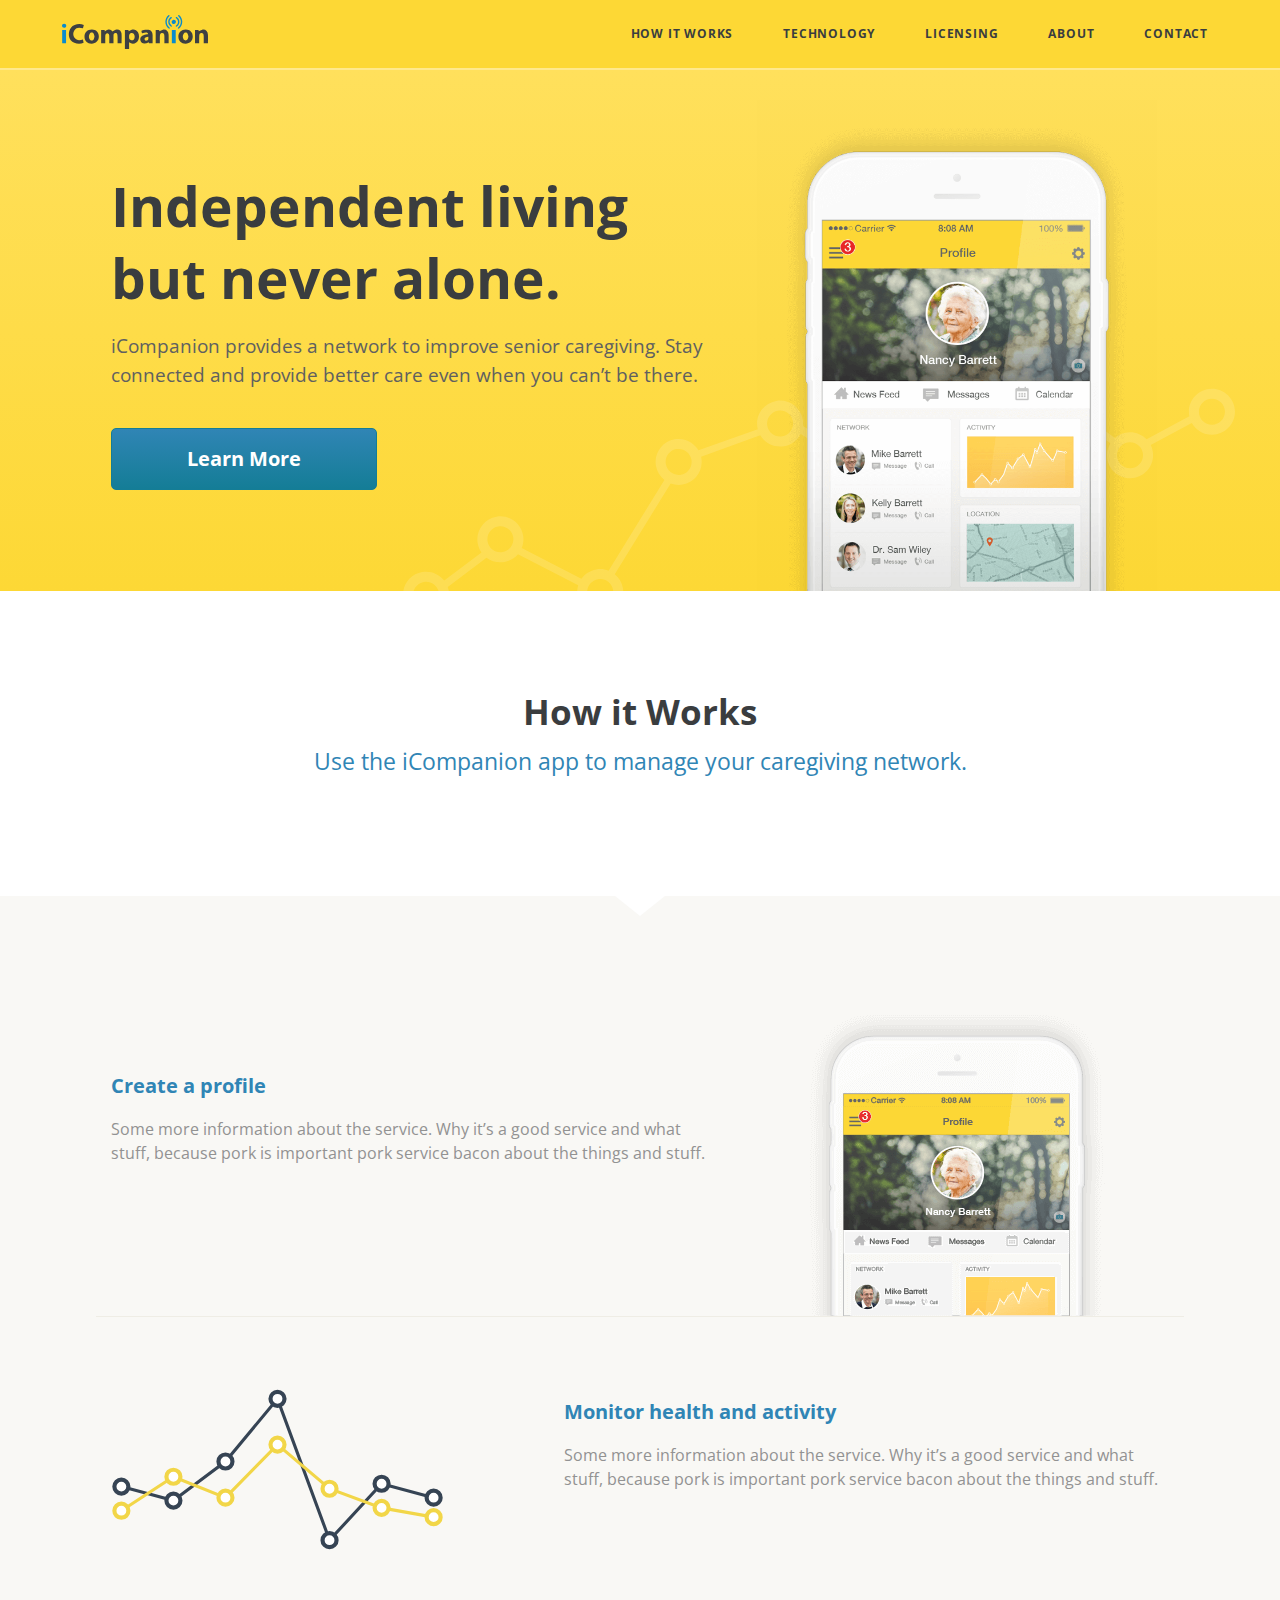
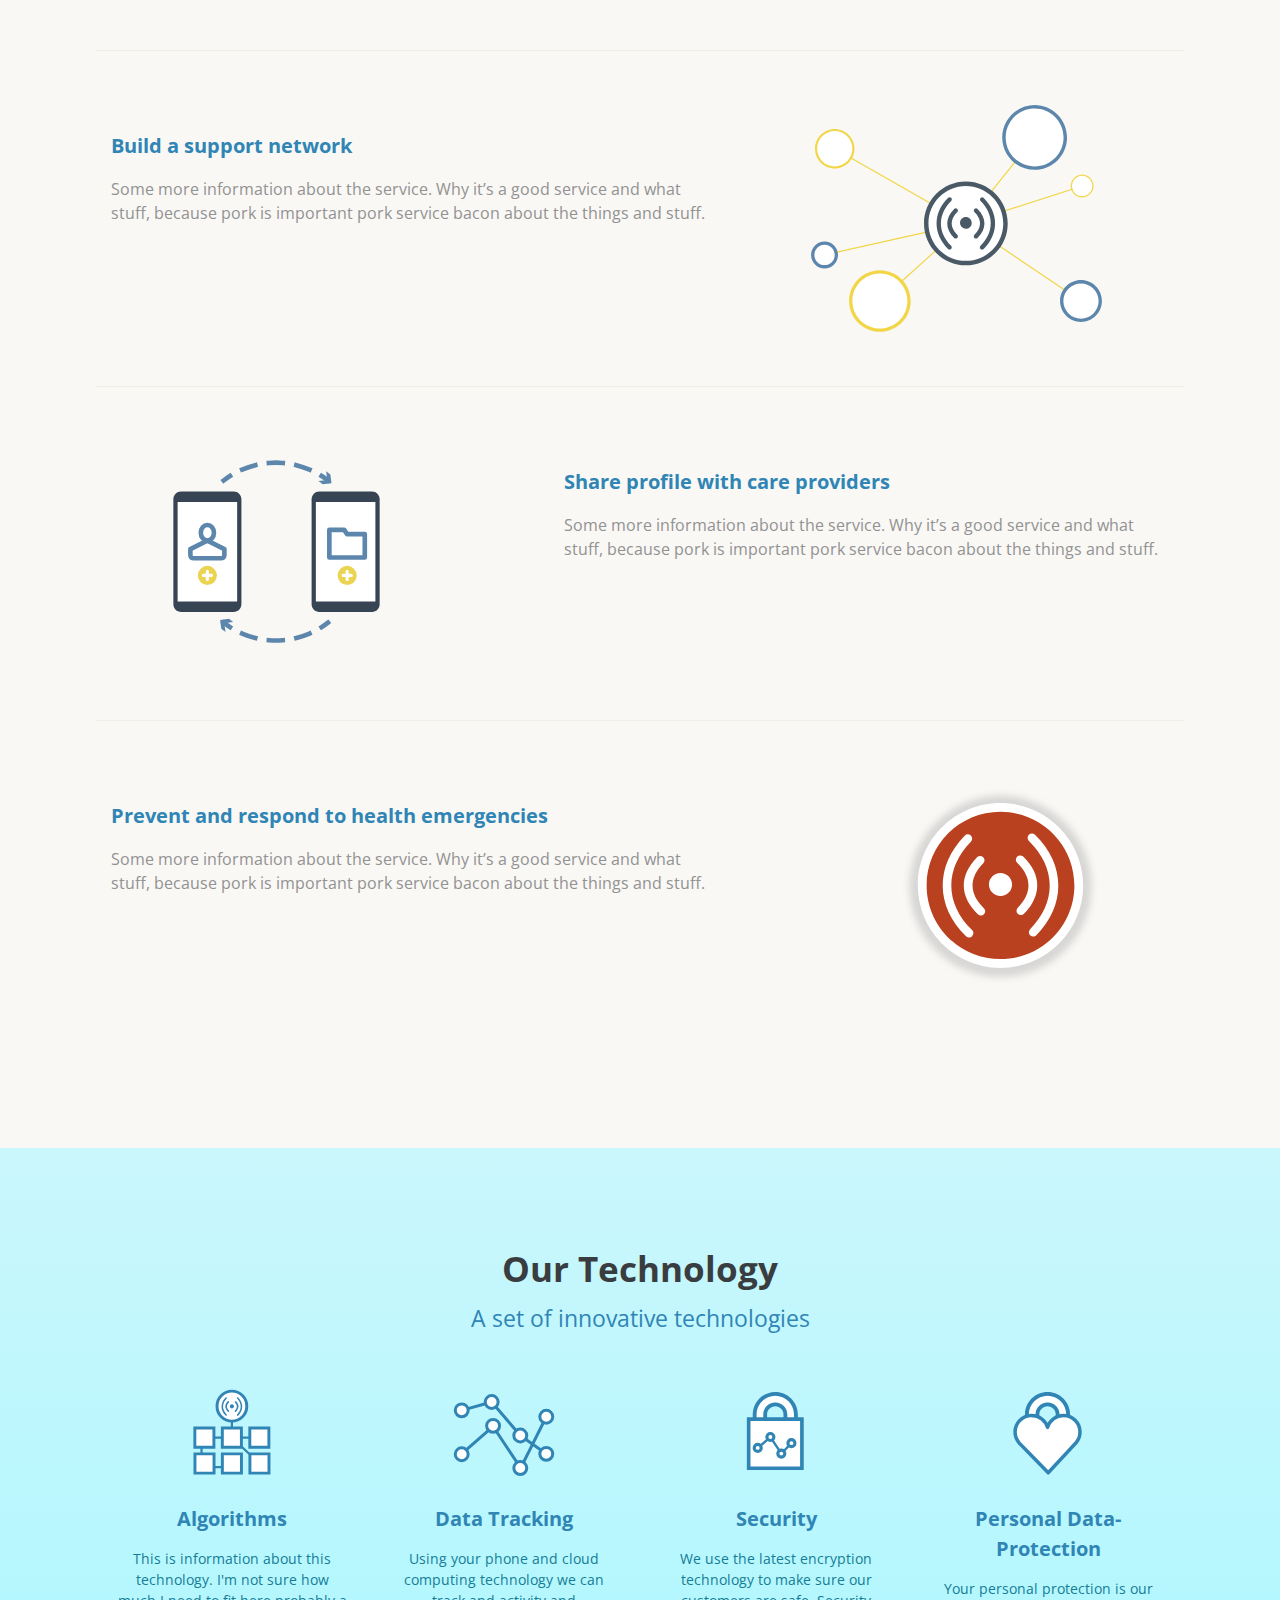
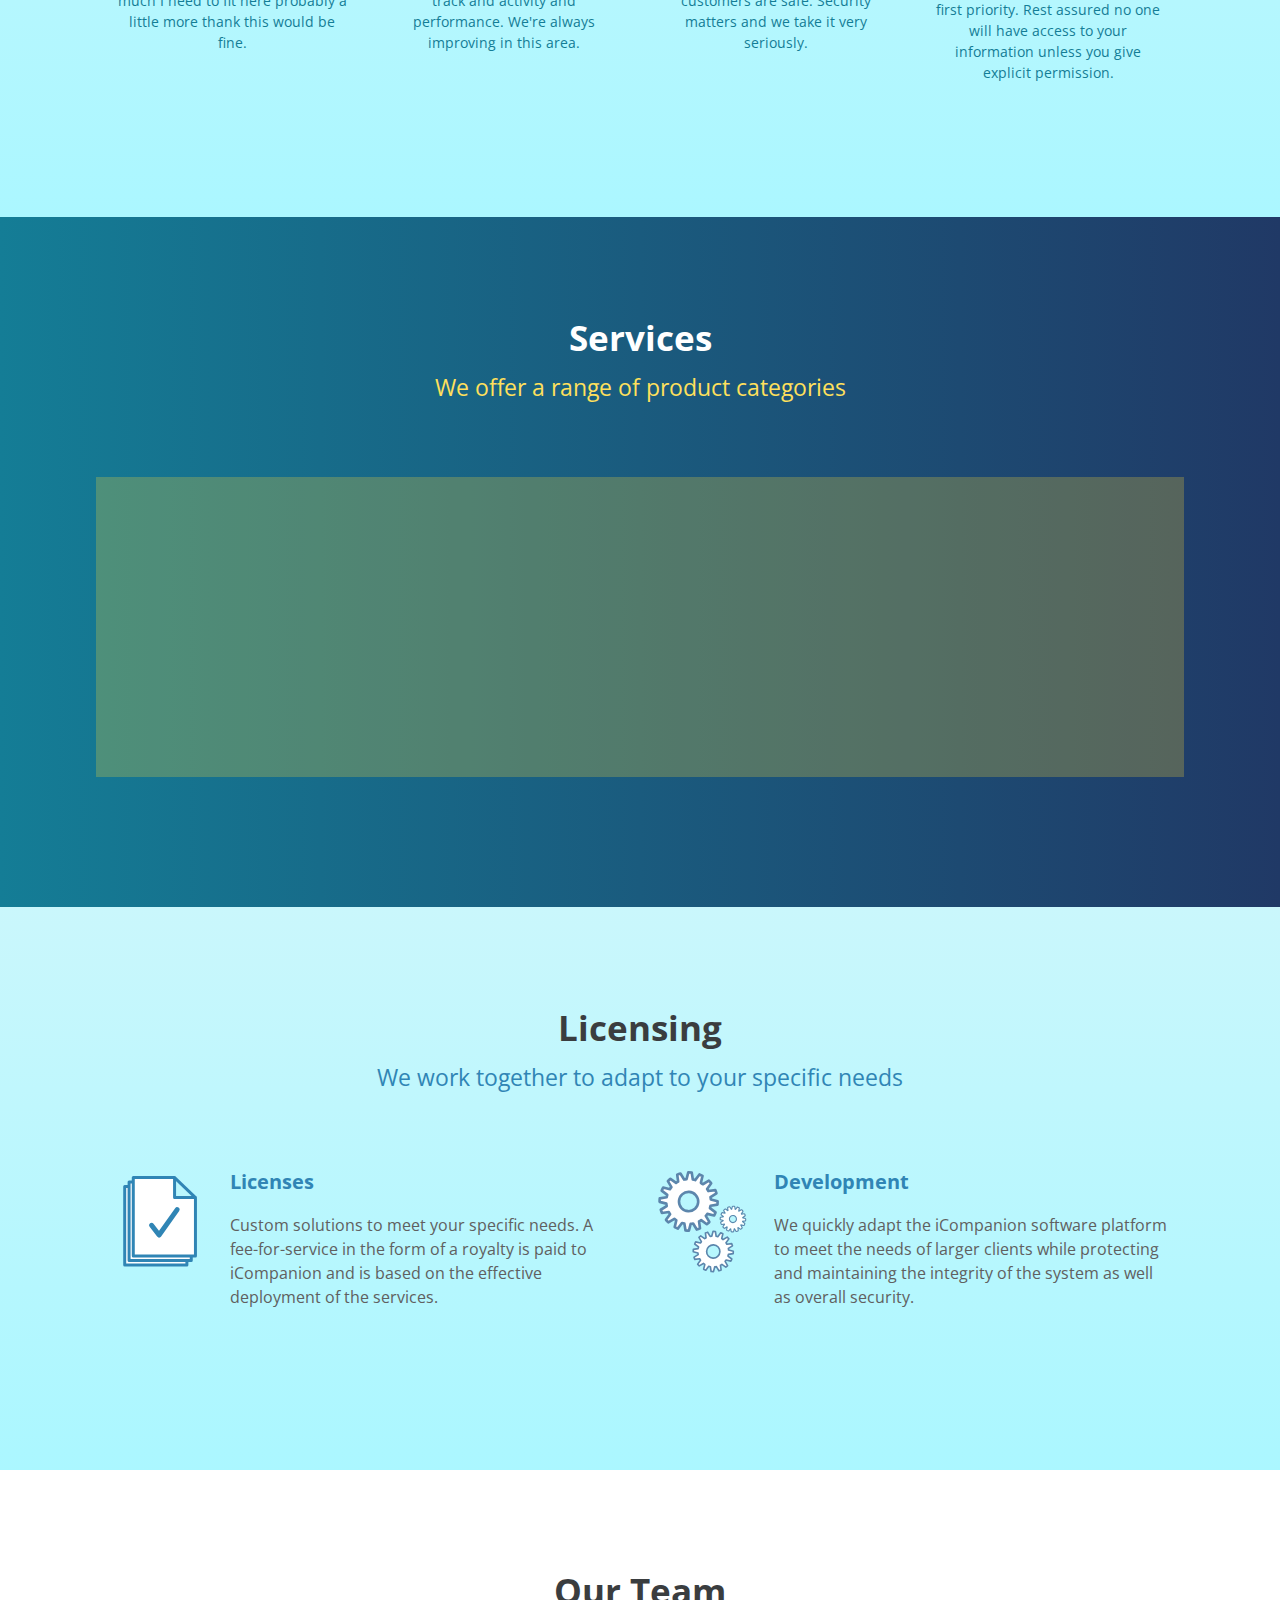
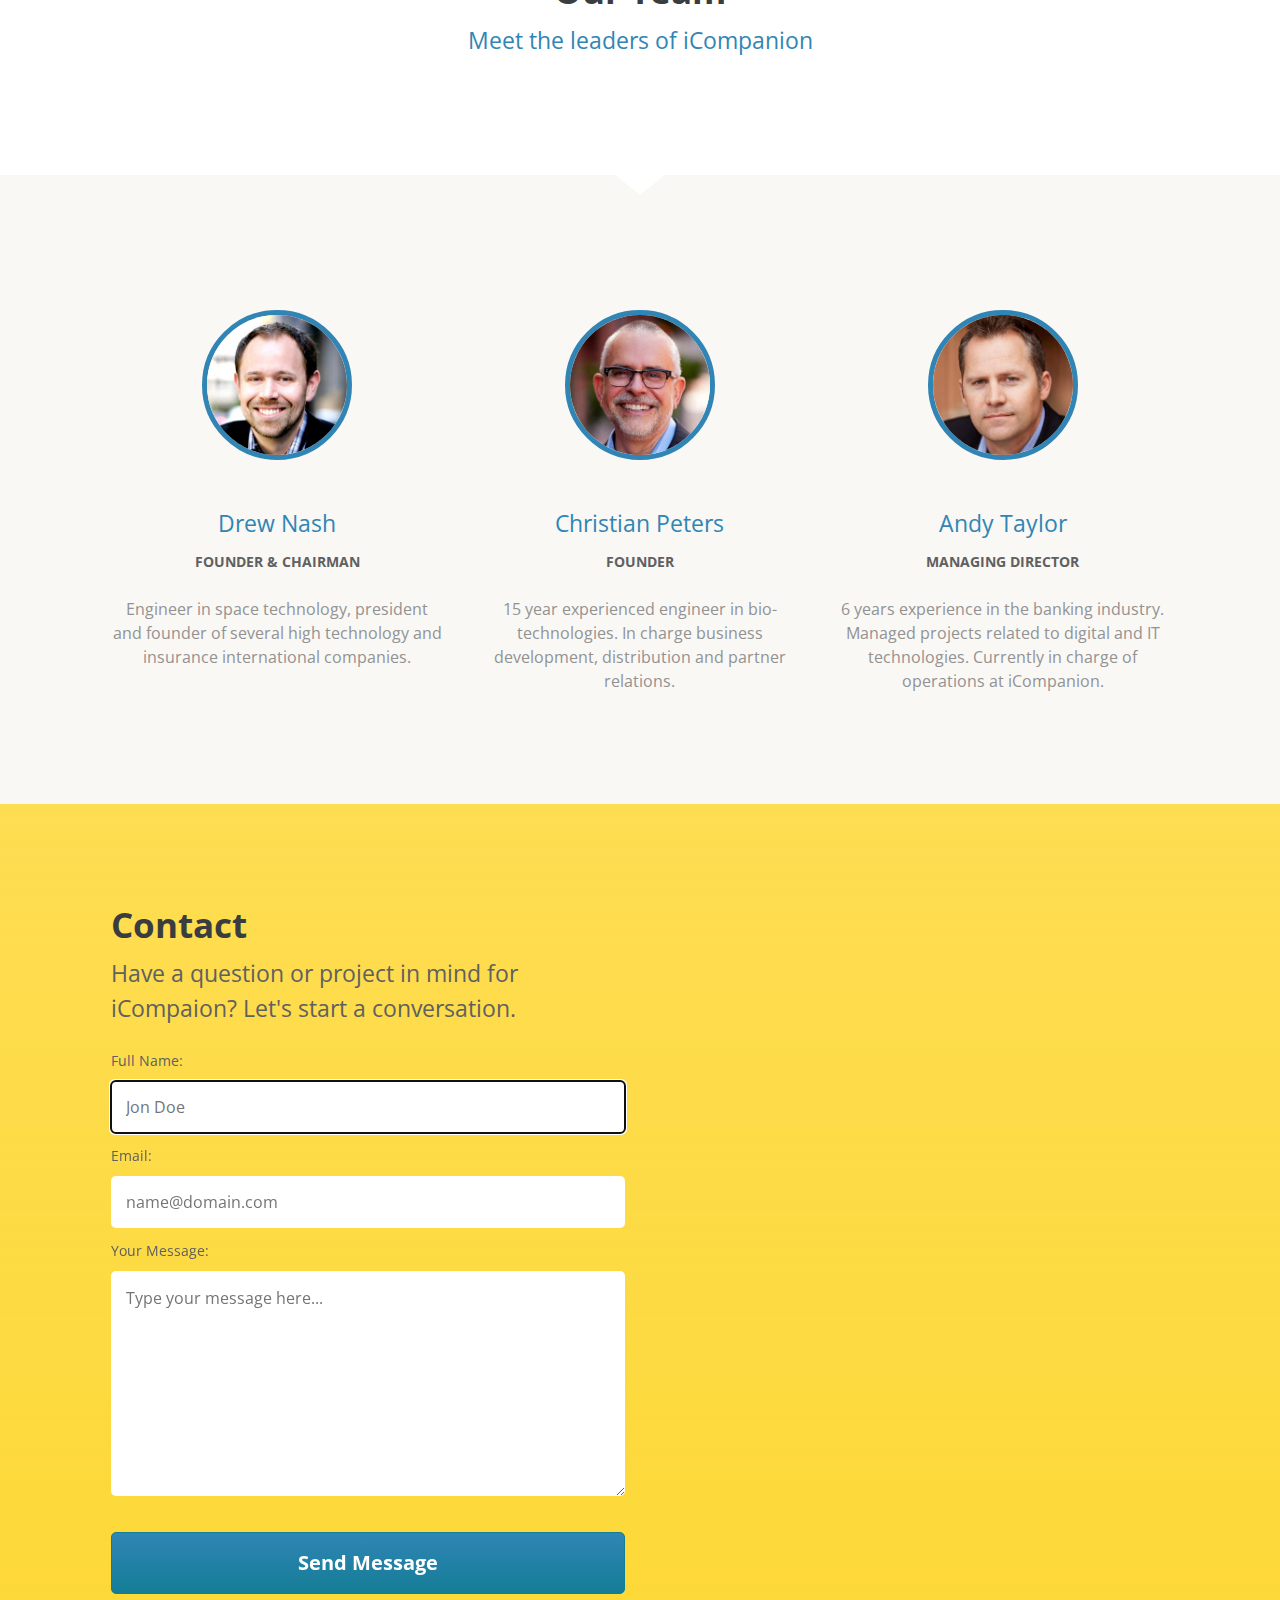
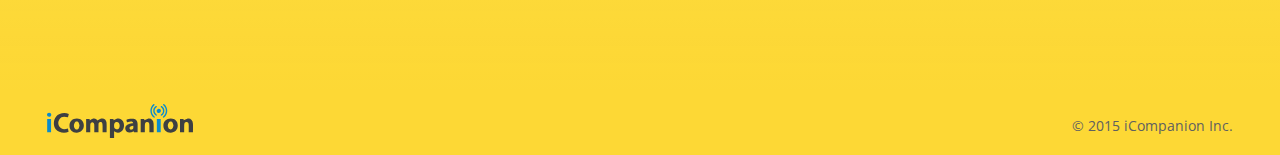
==== index.html @ 10c84dd8 "updated all paths to inline images" ====
<!doctype html>
<html class="no-js" lang="">
    <head>
        <meta charset="utf-8">
        <meta http-equiv="X-UA-Compatible" content="IE=edge,chrome=1">
        <title>iCompanion - Independent living but never alone</title>
        <meta name="description" content="Mange senior caretaking with the icompanion app">
        <meta name="viewport" content="width=device-width, initial-scale=1">
        <link href='https://fonts.googleapis.com/css?family=Open+Sans:400,300,700' rel='stylesheet' type='text/css'>
        <link rel="stylesheet" href="css/main.css">
        <script src="js/vendor/modernizr-2.8.3.min.js"></script>
    </head>

    <body>
        <nav class="navbar">
          <div class="container-fluid container--wide">
            <div class="row">
              <div class="col-md-4">
                <div class="navbar__logo">
                  <a href="/#" class="link-plain"><img src="img/logo.svg" alt="icompaion logo"></a>
                </div>
              </div>

              <div class="col-md-8 navbar--right">
                  <a href="#contact" class="navbar__link">Contact</a>
                  <a href="#about" class="navbar__link">About</a>
                  <a href="#licensing" class="navbar__link">Licensing</a>
                  <a href="#technology" class="navbar__link">Technology</a>
                  <a href="#howitworks" class="navbar__link">How it works</a>
              </div>

            </div>
          </div>
        </nav>
        <!-- End of Nav -->

        <section class="hero">
          <div class="container--content">
            <div class="container-fluid">
              <div class="row">
                <div class="col-lg-7 col-md-6">
                  <div class="hero__intro">
                    <h1>Independent living but never alone.</h1>
                    <p class="type--large">iCompanion provides a network to improve senior caregiving. Stay connected and provide better care even when you can’t be there.</p>
                    <a href="#howitworks" class="button">Learn More</a>
                  </div>
                </div>
                  <img class="hero__phone" src="img/hero-phone.png" alt="iCompaion app on phone">
              </div>
            </div>
          </div>
        </section> <!-- End of Hero Section -->

        <section id="howitworks" class="section__intro space--section">
          <div class="container-fluid container--content">
            <div class="row">
              <h2 class="section__title">How it Works</h2>
              <p class="section__subHead">Use the iCompanion app to manage your caregiving network.</p>
            </div>
          </div>
        </section> <!-- End of How it Works - Introduction Section -->

        <section class="features space--section">
          <div class="container-fluid container--content">

            <div class="row feature">
              <div class="col-md-7 space--inner">
                <h3>Create a profile</h3>
                <p class="type-light">Some more information about the service. Why it’s a good service and what stuff, because pork is important pork service bacon about the things and stuff.</p>
              </div>
              <div class="col-md-5">
                <img class="feature__image" src="img/feature-profile.png" alt="icompanion app feature">
              </div>
            </div>

            <div class="row feature">
              <div class="col-md-7 col-md-push-5 space--inner">
                <h3>Monitor health and activity</h3>
                <p class="type-light">Some more information about the service. Why it’s a good service and what stuff, because pork is important pork service bacon about the things and stuff.</p>
              </div>
              <div class="col-md-4 col-md-pull-7">
                <img class="feature__image" src="img/feature-monitorHealth.svg" alt="iCompanion app feature">
              </div>
            </div>

            <div class="row feature">
              <div class="col-md-7 space--inner">
                <h3>Build a support network</h3>
                <p class="type-light">Some more information about the service. Why it’s a good service and what stuff, because pork is important pork service bacon about the things and stuff.</p>
              </div>
              <div class="col-md-5">
                <img class="feature__image" src="img/feature-buildNetwork.svg" alt="icompanion app feature">
              </div>
            </div>

            <div class="row feature">
              <div class="col-md-7 col-md-push-5 space--inner">
                <h3>Share profile with care providers</h3>
                <p class="type-light">Some more information about the service. Why it’s a good service and what stuff, because pork is important pork service bacon about the things and stuff.</p>
              </div>
              <div class="col-md-4 col-md-pull-7">
                <img class="feature__image" src="img/feature-shareProfile.svg" alt="iCompanion app feature">
              </div>
            </div>

            <div class="row feature">
              <div class="col-md-7 space--inner">
                <h3>Prevent and respond to health emergencies</h3>
                <p class="type-light">Some more information about the service. Why it’s a good service and what stuff, because pork is important pork service bacon about the things and stuff.</p>
              </div>
              <div class="col-md-4 col-md-push-1">
                <img class="feature__image" src="img/feature-respondEmergency.svg" alt="iCompanion app feature">
              </div>
            </div>
          </div>
        </section> <!-- End of Features Section -->

        <section id="technology" class="technology space--section">
          <div class="container-fluid container--content">
            <div class="row">
              <h2 class="section__title">Our Technology</h2>
              <p class="section__subHead">A set of innovative technologies</p>
              <div class="technology__feature col-md-6 col-lg-3">
                <img src="img/technology-algorithms.svg" alt="iCompanion algorithm technology">
                <h3>Algorithms</h3>
                <p>This is information about this technology. I'm not sure how much I need to fit here probably a little more thank this would be fine.</p>
              </div>
              <div class="technology__feature col-md-6 col-lg-3">
                <img src="img/technology-tracking.svg" alt="iCompaion tracking technology">
                <h3>Data Tracking</h3>
                <p>Using your phone and cloud computing technology we can track and activity and performance. We're always improving in this area.</p>
              </div>
              <div class="technology__feature col-md-6 col-lg-3">
                <img src="img/technology-security.svg" alt="iCompanion security technology">
                <h3>Security</h3>
                <p>We use the latest encryption technology to make sure our customers are safe. Security matters and we take it very seriously.</p>
              </div>
              <div class="technology__feature col-md-6 col-lg-3">
                <img src="img/technology-personal.svg" alt="iCompanion personal security technology">
                <h3>Personal Data-Protection</h3>
                <p>Your personal protection is our first priority. Rest assured no one will have access to your information unless you give explicit permission.</p>
              </div>
            </div>
          </div>
        </section> <!-- End of Technology Section -->

        <section id="services" class="services space--section--xBottom">
          <div class="container-fluid container--content">
            <div class="row row-no-padding">
              <h2 class="section__title--light">Services</h2>
              <p class="section__subHead--brand">We offer a range of product categories</p>

              <div class="space--innerSm">

                <div class="col-sm-6 col-lg-3">
                  <div class="services__feature--senior">
                    <div class="services__feature__overlay">
                      <h3 class="services__feature__title">Senior + Guardian</h3>
                      <p class="services__feature__description">Use iCompanion to help manage the care of your parent.</p>
                    </div>
                  </div>
                </div>

                <div class="col-sm-6 col-lg-3">
                  <div class="services__feature--athlete">
                    <div class="services__feature__overlay">
                      <h3 class="services__feature__title">Athlete + Coach</h3>
                      <p class="services__feature__description">Use iCompanion to track training performance and activity while.</p>
                    </div>
                  </div>
                </div>

                <div class="col-sm-6 col-lg-3">
                  <div class="services__feature--patient">
                    <div class="services__feature__overlay">
                      <h3 class="services__feature__title">Patient + Doctor</h3>
                      <p class="services__feature__description">Use iCompanion to improve the way you communicate with your doctor.</p>
                    </div>
                  </div>
                </div>

                <div class="col-sm-6 col-lg-3">
                  <div class="services__feature--student">
                    <div class="services__feature__overlay">
                      <h3 class="services__feature__title">Student + Teacher</h3>
                      <p class="services__feature__description">Track your student's progress and give feedback</p>
                    </div>
                  </div>
                </div>
              </div>
            </div>
          </div>
        </section> <!-- End of Services Section -->

        <section id="licensing" class="licensing space--section">
          <div class="container-fluid container--content">
            <div class="row">
              <h2 class="section__title center">Licensing</h2>
              <p class="section__subHead center">We work together to adapt to your specific needs</p>
              <div class="col-md-6 space--innerSm">
                <img src="img/licensing-licenses.svg" class="licensing__icon" alt="licensing with icompanion">
                <h3>Licenses</h3>
                <p>Custom solutions to meet your specific needs. A fee-for-service in the form of a royalty is paid to iCompanion and is based on the effective deployment of the services.</p>
              </div>
              <div class="col-md-6 space--innerSm">
                <img src="img/licensing-development.svg" class="licensing__icon" alt="development with iCompanion">
                <h3>Development</h3>
                <p>We quickly adapt the iCompanion software platform to meet the needs of larger clients while protecting and maintaining the integrity of the system as well as overall security.</p>
              </div>
            </div>
          </div>

        </section> <!-- End of Licensing Section -->

        <section id="about" class="section__intro space--section">
          <div class="container-fluid container--content">
            <div class="row">
              <h2 class="section__title">Our Team</h2>
              <p class="section__subHead">Meet the leaders of iCompanion</p>
            </div>
          </div>
        </section>

        <section class="team space--section">
          <div class="container-fluid container--content">
            <div class="row">
              <div class="col-md-4">
                <img src="img/team-1.jpg" class="team__avatar"
                 alt="headshot of Drew Nash">
                <h4>Drew Nash</h4>
                <h5>Founder &amp; Chairman</h5>
                <p>Engineer in space technology, president and founder of several high technology and insurance international companies.</p>
              </div>

              <div class="col-md-4">
                <img src="img/team-2.jpg" class="team__avatar" alt="headshot of Christian Peters">
                <h4>Christian Peters</h4>
                <h5>Founder</h5>
                <p>15 year experienced engineer in bio-technologies. In charge business development, distribution and partner relations.</p>
              </div>

              <div class="col-md-4">
                <img src="img/team-3.jpg" class="team__avatar" alt="headshot of Andy Taylor">
                <h4>Andy Taylor</h4>
                <h5>Managing Director</h5>
                <p>6 years experience in the banking industry. Managed projects related to digital and IT technologies. Currently in charge of operations at iCompanion.</p>
              </div>

            </div>
          </div>
        </section> <!-- End of Team Section -->

        <section id="contact" class="contact space--section">
          <div class="container-fluid container--content">
            <div class="row">
              <div class="col-md-7 col-lg-6">
                <h2 class="section__title">Contact</h2>
                <p class="section__subHead--dark">Have a question or project in mind for iCompaion? Let's start a conversation.</p>
                <fieldset>
                  <label>Full Name:</label>
                  <input placeholder="Jon Doe" type="text" tabindex="1" required autofocus>
                </fieldset>
                <fieldset>
                  <label>Email:</label>
                  <input placeholder="name@domain.com" type="email" tabindex="2" required>
                </fieldset>
                <fieldset>
                  <label>Your Message:</label>
                  <textarea placeholder="Type your message here..." tabindex="5" required></textarea>
                </fieldset>
                <a class="button--full">Send Message</a>
              </div>
            </div>
          </div>
        </section> <!-- End of Contact -->

        <footer class="footer">
          <div class="container-fluid container--wide">
            <a href="/#" class="link-plain"><img src="img/logo.svg" alt="iCompanion logo"></a>
            <p class="right no-m">&copy; 2015 iCompanion Inc.</p>
          </div>
        </footer>

        <script src="//ajax.googleapis.com/ajax/libs/jquery/1.11.2/jquery.min.js"></script>
        <script>window.jQuery || document.write('<script src="js/vendor/jquery-1.11.2.min.js"><\/script>')</script>

        <script src="js/plugins.js"></script>
        <script src="js/main.js"></script>
    </body>
</html>
---- css/main.css ----
/*! normalize.css v3.0.2 | MIT License | git.io/normalize */
/**
 * 1. Set default font family to sans-serif.
 * 2. Prevent iOS text size adjust after orientation change, without disabling
 *    user zoom.
 */
html {
  font-family: sans-serif;
  /* 1 */
  -ms-text-size-adjust: 100%;
  /* 2 */
  -webkit-text-size-adjust: 100%;
  /* 2 */ }

/**
 * Remove default margin.
 */
body {
  margin: 0; }

/* HTML5 display definitions
   ========================================================================== */
/**
 * Correct `block` display not defined for any HTML5 element in IE 8/9.
 * Correct `block` display not defined for `details` or `summary` in IE 10/11
 * and Firefox.
 * Correct `block` display not defined for `main` in IE 11.
 */
article,
aside,
details,
figcaption,
figure,
footer,
header,
hgroup,
main,
menu,
nav,
section,
summary {
  display: block; }

/**
 * 1. Correct `inline-block` display not defined in IE 8/9.
 * 2. Normalize vertical alignment of `progress` in Chrome, Firefox, and Opera.
 */
audio,
canvas,
progress,
video {
  display: inline-block;
  /* 1 */
  vertical-align: baseline;
  /* 2 */ }

/**
 * Prevent modern browsers from displaying `audio` without controls.
 * Remove excess height in iOS 5 devices.
 */
audio:not([controls]) {
  display: none;
  height: 0; }

/**
 * Address `[hidden]` styling not present in IE 8/9/10.
 * Hide the `template` element in IE 8/9/11, Safari, and Firefox < 22.
 */
[hidden],
template {
  display: none; }

/* Links
   ========================================================================== */
/**
 * Remove the gray background color from active links in IE 10.
 */
a {
  background-color: transparent; }

/**
 * Improve readability when focused and also mouse hovered in all browsers.
 */
a:active,
a:hover {
  outline: 0; }

/* Text-level semantics
   ========================================================================== */
/**
 * Address styling not present in IE 8/9/10/11, Safari, and Chrome.
 */
abbr[title] {
  border-bottom: 1px dotted; }

/**
 * Address style set to `bolder` in Firefox 4+, Safari, and Chrome.
 */
b,
strong {
  font-weight: bold; }

/**
 * Address styling not present in Safari and Chrome.
 */
dfn {
  font-style: italic; }

/**
 * Address variable `h1` font-size and margin within `section` and `article`
 * contexts in Firefox 4+, Safari, and Chrome.
 */
h1 {
  font-size: 2em;
  margin: 0.67em 0; }

/**
 * Address styling not present in IE 8/9.
 */
mark {
  background: #ff0;
  color: #000; }

/**
 * Address inconsistent and variable font size in all browsers.
 */
small {
  font-size: 80%; }

/**
 * Prevent `sub` and `sup` affecting `line-height` in all browsers.
 */
sub,
sup {
  font-size: 75%;
  line-height: 0;
  position: relative;
  vertical-align: baseline; }

sup {
  top: -0.5em; }

sub {
  bottom: -0.25em; }

/* Embedded content
   ========================================================================== */
/**
 * Remove border when inside `a` element in IE 8/9/10.
 */
img {
  border: 0; }

/**
 * Correct overflow not hidden in IE 9/10/11.
 */
svg:not(:root) {
  overflow: hidden; }

/* Grouping content
   ========================================================================== */
/**
 * Address margin not present in IE 8/9 and Safari.
 */
figure {
  margin: 1em 40px; }

/**
 * Address differences between Firefox and other browsers.
 */
hr {
  box-sizing: content-box;
  height: 0; }

/**
 * Contain overflow in all browsers.
 */
pre {
  overflow: auto; }

/**
 * Address odd `em`-unit font size rendering in all browsers.
 */
code,
kbd,
pre,
samp {
  font-family: monospace, monospace;
  font-size: 1em; }

/* Forms
   ========================================================================== */
/**
 * Known limitation: by default, Chrome and Safari on OS X allow very limited
 * styling of `select`, unless a `border` property is set.
 */
/**
 * 1. Correct color not being inherited.
 *    Known issue: affects color of disabled elements.
 * 2. Correct font properties not being inherited.
 * 3. Address margins set differently in Firefox 4+, Safari, and Chrome.
 */
button,
input,
optgroup,
select,
textarea {
  color: inherit;
  /* 1 */
  font: inherit;
  /* 2 */
  margin: 0;
  /* 3 */ }

/**
 * Address `overflow` set to `hidden` in IE 8/9/10/11.
 */
button {
  overflow: visible; }

/**
 * Address inconsistent `text-transform` inheritance for `button` and `select`.
 * All other form control elements do not inherit `text-transform` values.
 * Correct `button` style inheritance in Firefox, IE 8/9/10/11, and Opera.
 * Correct `select` style inheritance in Firefox.
 */
button,
select {
  text-transform: none; }

/**
 * 1. Avoid the WebKit bug in Android 4.0.* where (2) destroys native `audio`
 *    and `video` controls.
 * 2. Correct inability to style clickable `input` types in iOS.
 * 3. Improve usability and consistency of cursor style between image-type
 *    `input` and others.
 */
button,
html input[type="button"],
input[type="reset"],
input[type="submit"] {
  -webkit-appearance: button;
  /* 2 */
  cursor: pointer;
  /* 3 */ }

/**
 * Re-set default cursor for disabled elements.
 */
button[disabled],
html input[disabled] {
  cursor: default; }

/**
 * Remove inner padding and border in Firefox 4+.
 */
button::-moz-focus-inner,
input::-moz-focus-inner {
  border: 0;
  padding: 0; }

/**
 * Address Firefox 4+ setting `line-height` on `input` using `!important` in
 * the UA stylesheet.
 */
input {
  line-height: normal; }

/**
 * It's recommended that you don't attempt to style these elements.
 * Firefox's implementation doesn't respect box-sizing, padding, or width.
 *
 * 1. Address box sizing set to `content-box` in IE 8/9/10.
 * 2. Remove excess padding in IE 8/9/10.
 */
input[type="checkbox"],
input[type="radio"] {
  box-sizing: border-box;
  /* 1 */
  padding: 0;
  /* 2 */ }

/**
 * Fix the cursor style for Chrome's increment/decrement buttons. For certain
 * `font-size` values of the `input`, it causes the cursor style of the
 * decrement button to change from `default` to `text`.
 */
input[type="number"]::-webkit-inner-spin-button,
input[type="number"]::-webkit-outer-spin-button {
  height: auto; }

/**
 * 1. Address `appearance` set to `searchfield` in Safari and Chrome.
 * 2. Address `box-sizing` set to `border-box` in Safari and Chrome
 *    (include `-moz` to future-proof).
 */
input[type="search"] {
  -webkit-appearance: textfield;
  /* 1 */
  /* 2 */
  box-sizing: content-box; }

/**
 * Remove inner padding and search cancel button in Safari and Chrome on OS X.
 * Safari (but not Chrome) clips the cancel button when the search input has
 * padding (and `textfield` appearance).
 */
input[type="search"]::-webkit-search-cancel-button,
input[type="search"]::-webkit-search-decoration {
  -webkit-appearance: none; }

/**
 * Define consistent border, margin, and padding.
 */
fieldset {
  border: 1px solid #c0c0c0;
  margin: 0 2px;
  padding: 0.35em 0.625em 0.75em; }

/**
 * 1. Correct `color` not being inherited in IE 8/9/10/11.
 * 2. Remove padding so people aren't caught out if they zero out fieldsets.
 */
legend {
  border: 0;
  /* 1 */
  padding: 0;
  /* 2 */ }

/**
 * Remove default vertical scrollbar in IE 8/9/10/11.
 */
textarea {
  overflow: auto; }

/**
 * Don't inherit the `font-weight` (applied by a rule above).
 * NOTE: the default cannot safely be changed in Chrome and Safari on OS X.
 */
optgroup {
  font-weight: bold; }

/* Tables
   ========================================================================== */
/**
 * Remove most spacing between table cells.
 */
table {
  border-collapse: collapse;
  border-spacing: 0; }

td,
th {
  padding: 0; }

* {
  box-sizing: border-box; }

html {
  font-size: 16px;
  line-height: 1.5;
  font-family: "Open Sans", Helvetica, Arial, sans-serif;
  font-weight: 400;
  color: #606060; }

body {
  background: #FDD835; }

h1, h2, h3, h4 {
  margin: 0 0 10px 0;
  padding: 0;
  font-family: "Open Sans", Helvetica, Arial, sans-serif;
  line-height: 1.5; }

h1 {
  font-size: 30px;
  line-height: 1.3;
  color: #3A3D3F;
  padding-top: 50px; }
  @media (min-width: 992px) {
    h1 {
      font-size: 40px; } }
  @media (min-width: 1200px) {
    h1 {
      font-size: 55px; } }

h2 {
  font-size: 30px;
  color: #3A3D3F; }
  @media (min-width: 992px) {
    h2 {
      font-size: 35px; } }

h3 {
  color: #3085B5;
  font-size: 16px; }
  @media (min-width: 992px) {
    h3 {
      font-size: 20px; } }

h4 {
  font-weight: 400;
  font-size: 20px;
  color: #3085B5; }
  @media (min-width: 992px) {
    h4 {
      font-size: 23px; } }

h5 {
  font-size: .9rem;
  text-transform: uppercase;
  margin-top: 0; }

p {
  font-family: "Open Sans", Helvetica, Arial, sans-serif;
  font-size: 16px; }

a {
  color: #3B7893;
  text-decoration: none;
  -webkit-transition: .3s;
          transition: .3s; }
  a:hover, a:focus, a:active {
    color: #285768;
    border-bottom: 1px solid #147D96;
    cursor: pointer; }

em {
  font-family: "Open Sans", Helvetica, Arial, sans-serif;
  font-weight: 400italic; }

strong {
  font-weight: 700; }

ol, ul {
  margin: 0 0 16px 20px;
  padding: 0; }

ol > ol, ul > ul {
  margin-bottom: 0; }

blockquote {
  margin: 1rem 0 1rem 2rem;
  padding: 0 2rem;
  font-family: "Open Sans", Helvetica, Arial, sans-serif;
  font-weight: 300;
  font-size: 1.15rem;
  border-left: 3px solid #686868;
  color: #A7A7A7; }

table {
  width: 100%;
  text-align: left;
  line-height: 2;
  font-family: "Open Sans", Helvetica, Arial, sans-serif;
  margin: 1rem 0; }
  table thead {
    border-bottom: 3px solid #686868;
    font-weight: 700; }
  table tr {
    border-bottom: 1px solid #686868;
    font-weight: 400; }
  table caption {
    text-align: left;
    font-weight: 300;
    color: #929292; }

fieldset {
  border: none;
  margin: 0 0 10px;
  min-width: 100%;
  padding: 0;
  width: 100%; }

input, textarea {
  width: 100%;
  border: 0;
  border-radius: 5px;
  padding: 15px;
  text-align: left; }

textarea {
  height: 225px; }

label {
  display: inline-block;
  width: 100%;
  text-align: left;
  margin-bottom: 10px;
  font-size: 14px; }

img {
  max-width: 100%; }

.row-no-padding [class*="col-"] {
  padding-left: 0 !important;
  padding-right: 0 !important; }

.container {
  margin-right: auto;
  margin-left: auto;
  padding-left: 15px;
  padding-right: 15px; }

@media (min-width: 768px) {
  .container {
    width: 750px; } }
@media (min-width: 992px) {
  .container {
    width: 970px; } }
@media (min-width: 1200px) {
  .container {
    width: 1170px; } }
.container-fluid {
  margin-right: auto;
  margin-left: auto;
  padding-left: 15px;
  padding-right: 15px; }

.row {
  margin-left: -15px;
  margin-right: -15px; }

.col-xs-1, .col-sm-1, .col-md-1, .col-lg-1, .col-xs-2, .col-sm-2, .col-md-2, .col-lg-2, .col-xs-3, .col-sm-3, .col-md-3, .col-lg-3, .col-xs-4, .col-sm-4, .col-md-4, .col-lg-4, .col-xs-5, .col-sm-5, .col-md-5, .col-lg-5, .col-xs-6, .col-sm-6, .col-md-6, .col-lg-6, .col-xs-7, .col-sm-7, .col-md-7, .col-lg-7, .col-xs-8, .col-sm-8, .col-md-8, .col-lg-8, .col-xs-9, .col-sm-9, .col-md-9, .col-lg-9, .col-xs-10, .col-sm-10, .col-md-10, .col-lg-10, .col-xs-11, .col-sm-11, .col-md-11, .col-lg-11, .col-xs-12, .col-sm-12, .col-md-12, .col-lg-12 {
  position: relative;
  min-height: 1px;
  padding-left: 15px;
  padding-right: 15px; }

.col-xs-1, .col-xs-2, .col-xs-3, .col-xs-4, .col-xs-5, .col-xs-6, .col-xs-7, .col-xs-8, .col-xs-9, .col-xs-10, .col-xs-11, .col-xs-12 {
  float: left; }

.col-xs-12 {
  width: 100%; }

.col-xs-11 {
  width: 91.66666667%; }

.col-xs-10 {
  width: 83.33333333%; }

.col-xs-9 {
  width: 75%; }

.col-xs-8 {
  width: 66.66666667%; }

.col-xs-7 {
  width: 58.33333333%; }

.col-xs-6 {
  width: 50%; }

.col-xs-5 {
  width: 41.66666667%; }

.col-xs-4 {
  width: 33.33333333%; }

.col-xs-3 {
  width: 25%; }

.col-xs-2 {
  width: 16.66666667%; }

.col-xs-1 {
  width: 8.33333333%; }

.col-xs-pull-12 {
  right: 100%; }

.col-xs-pull-11 {
  right: 91.66666667%; }

.col-xs-pull-10 {
  right: 83.33333333%; }

.col-xs-pull-9 {
  right: 75%; }

.col-xs-pull-8 {
  right: 66.66666667%; }

.col-xs-pull-7 {
  right: 58.33333333%; }

.col-xs-pull-6 {
  right: 50%; }

.col-xs-pull-5 {
  right: 41.66666667%; }

.col-xs-pull-4 {
  right: 33.33333333%; }

.col-xs-pull-3 {
  right: 25%; }

.col-xs-pull-2 {
  right: 16.66666667%; }

.col-xs-pull-1 {
  right: 8.33333333%; }

.col-xs-pull-0 {
  right: auto; }

.col-xs-push-12 {
  left: 100%; }

.col-xs-push-11 {
  left: 91.66666667%; }

.col-xs-push-10 {
  left: 83.33333333%; }

.col-xs-push-9 {
  left: 75%; }

.col-xs-push-8 {
  left: 66.66666667%; }

.col-xs-push-7 {
  left: 58.33333333%; }

.col-xs-push-6 {
  left: 50%; }

.col-xs-push-5 {
  left: 41.66666667%; }

.col-xs-push-4 {
  left: 33.33333333%; }

.col-xs-push-3 {
  left: 25%; }

.col-xs-push-2 {
  left: 16.66666667%; }

.col-xs-push-1 {
  left: 8.33333333%; }

.col-xs-push-0 {
  left: auto; }

.col-xs-offset-12 {
  margin-left: 100%; }

.col-xs-offset-11 {
  margin-left: 91.66666667%; }

.col-xs-offset-10 {
  margin-left: 83.33333333%; }

.col-xs-offset-9 {
  margin-left: 75%; }

.col-xs-offset-8 {
  margin-left: 66.66666667%; }

.col-xs-offset-7 {
  margin-left: 58.33333333%; }

.col-xs-offset-6 {
  margin-left: 50%; }

.col-xs-offset-5 {
  margin-left: 41.66666667%; }

.col-xs-offset-4 {
  margin-left: 33.33333333%; }

.col-xs-offset-3 {
  margin-left: 25%; }

.col-xs-offset-2 {
  margin-left: 16.66666667%; }

.col-xs-offset-1 {
  margin-left: 8.33333333%; }

.col-xs-offset-0 {
  margin-left: 0%; }

@media (min-width: 768px) {
  .col-sm-1, .col-sm-2, .col-sm-3, .col-sm-4, .col-sm-5, .col-sm-6, .col-sm-7, .col-sm-8, .col-sm-9, .col-sm-10, .col-sm-11, .col-sm-12 {
    float: left; }

  .col-sm-12 {
    width: 100%; }

  .col-sm-11 {
    width: 91.66666667%; }

  .col-sm-10 {
    width: 83.33333333%; }

  .col-sm-9 {
    width: 75%; }

  .col-sm-8 {
    width: 66.66666667%; }

  .col-sm-7 {
    width: 58.33333333%; }

  .col-sm-6 {
    width: 50%; }

  .col-sm-5 {
    width: 41.66666667%; }

  .col-sm-4 {
    width: 33.33333333%; }

  .col-sm-3 {
    width: 25%; }

  .col-sm-2 {
    width: 16.66666667%; }

  .col-sm-1 {
    width: 8.33333333%; }

  .col-sm-pull-12 {
    right: 100%; }

  .col-sm-pull-11 {
    right: 91.66666667%; }

  .col-sm-pull-10 {
    right: 83.33333333%; }

  .col-sm-pull-9 {
    right: 75%; }

  .col-sm-pull-8 {
    right: 66.66666667%; }

  .col-sm-pull-7 {
    right: 58.33333333%; }

  .col-sm-pull-6 {
    right: 50%; }

  .col-sm-pull-5 {
    right: 41.66666667%; }

  .col-sm-pull-4 {
    right: 33.33333333%; }

  .col-sm-pull-3 {
    right: 25%; }

  .col-sm-pull-2 {
    right: 16.66666667%; }

  .col-sm-pull-1 {
    right: 8.33333333%; }

  .col-sm-pull-0 {
    right: auto; }

  .col-sm-push-12 {
    left: 100%; }

  .col-sm-push-11 {
    left: 91.66666667%; }

  .col-sm-push-10 {
    left: 83.33333333%; }

  .col-sm-push-9 {
    left: 75%; }

  .col-sm-push-8 {
    left: 66.66666667%; }

  .col-sm-push-7 {
    left: 58.33333333%; }

  .col-sm-push-6 {
    left: 50%; }

  .col-sm-push-5 {
    left: 41.66666667%; }

  .col-sm-push-4 {
    left: 33.33333333%; }

  .col-sm-push-3 {
    left: 25%; }

  .col-sm-push-2 {
    left: 16.66666667%; }

  .col-sm-push-1 {
    left: 8.33333333%; }

  .col-sm-push-0 {
    left: auto; }

  .col-sm-offset-12 {
    margin-left: 100%; }

  .col-sm-offset-11 {
    margin-left: 91.66666667%; }

  .col-sm-offset-10 {
    margin-left: 83.33333333%; }

  .col-sm-offset-9 {
    margin-left: 75%; }

  .col-sm-offset-8 {
    margin-left: 66.66666667%; }

  .col-sm-offset-7 {
    margin-left: 58.33333333%; }

  .col-sm-offset-6 {
    margin-left: 50%; }

  .col-sm-offset-5 {
    margin-left: 41.66666667%; }

  .col-sm-offset-4 {
    margin-left: 33.33333333%; }

  .col-sm-offset-3 {
    margin-left: 25%; }

  .col-sm-offset-2 {
    margin-left: 16.66666667%; }

  .col-sm-offset-1 {
    margin-left: 8.33333333%; }

  .col-sm-offset-0 {
    margin-left: 0%; } }
@media (min-width: 992px) {
  .col-md-1, .col-md-2, .col-md-3, .col-md-4, .col-md-5, .col-md-6, .col-md-7, .col-md-8, .col-md-9, .col-md-10, .col-md-11, .col-md-12 {
    float: left; }

  .col-md-12 {
    width: 100%; }

  .col-md-11 {
    width: 91.66666667%; }

  .col-md-10 {
    width: 83.33333333%; }

  .col-md-9 {
    width: 75%; }

  .col-md-8 {
    width: 66.66666667%; }

  .col-md-7 {
    width: 58.33333333%; }

  .col-md-6 {
    width: 50%; }

  .col-md-5 {
    width: 41.66666667%; }

  .col-md-4 {
    width: 33.33333333%; }

  .col-md-3 {
    width: 25%; }

  .col-md-2 {
    width: 16.66666667%; }

  .col-md-1 {
    width: 8.33333333%; }

  .col-md-pull-12 {
    right: 100%; }

  .col-md-pull-11 {
    right: 91.66666667%; }

  .col-md-pull-10 {
    right: 83.33333333%; }

  .col-md-pull-9 {
    right: 75%; }

  .col-md-pull-8 {
    right: 66.66666667%; }

  .col-md-pull-7 {
    right: 58.33333333%; }

  .col-md-pull-6 {
    right: 50%; }

  .col-md-pull-5 {
    right: 41.66666667%; }

  .col-md-pull-4 {
    right: 33.33333333%; }

  .col-md-pull-3 {
    right: 25%; }

  .col-md-pull-2 {
    right: 16.66666667%; }

  .col-md-pull-1 {
    right: 8.33333333%; }

  .col-md-pull-0 {
    right: auto; }

  .col-md-push-12 {
    left: 100%; }

  .col-md-push-11 {
    left: 91.66666667%; }

  .col-md-push-10 {
    left: 83.33333333%; }

  .col-md-push-9 {
    left: 75%; }

  .col-md-push-8 {
    left: 66.66666667%; }

  .col-md-push-7 {
    left: 58.33333333%; }

  .col-md-push-6 {
    left: 50%; }

  .col-md-push-5 {
    left: 41.66666667%; }

  .col-md-push-4 {
    left: 33.33333333%; }

  .col-md-push-3 {
    left: 25%; }

  .col-md-push-2 {
    left: 16.66666667%; }

  .col-md-push-1 {
    left: 8.33333333%; }

  .col-md-push-0 {
    left: auto; }

  .col-md-offset-12 {
    margin-left: 100%; }

  .col-md-offset-11 {
    margin-left: 91.66666667%; }

  .col-md-offset-10 {
    margin-left: 83.33333333%; }

  .col-md-offset-9 {
    margin-left: 75%; }

  .col-md-offset-8 {
    margin-left: 66.66666667%; }

  .col-md-offset-7 {
    margin-left: 58.33333333%; }

  .col-md-offset-6 {
    margin-left: 50%; }

  .col-md-offset-5 {
    margin-left: 41.66666667%; }

  .col-md-offset-4 {
    margin-left: 33.33333333%; }

  .col-md-offset-3 {
    margin-left: 25%; }

  .col-md-offset-2 {
    margin-left: 16.66666667%; }

  .col-md-offset-1 {
    margin-left: 8.33333333%; }

  .col-md-offset-0 {
    margin-left: 0%; } }
@media (min-width: 1200px) {
  .col-lg-1, .col-lg-2, .col-lg-3, .col-lg-4, .col-lg-5, .col-lg-6, .col-lg-7, .col-lg-8, .col-lg-9, .col-lg-10, .col-lg-11, .col-lg-12 {
    float: left; }

  .col-lg-12 {
    width: 100%; }

  .col-lg-11 {
    width: 91.66666667%; }

  .col-lg-10 {
    width: 83.33333333%; }

  .col-lg-9 {
    width: 75%; }

  .col-lg-8 {
    width: 66.66666667%; }

  .col-lg-7 {
    width: 58.33333333%; }

  .col-lg-6 {
    width: 50%; }

  .col-lg-5 {
    width: 41.66666667%; }

  .col-lg-4 {
    width: 33.33333333%; }

  .col-lg-3 {
    width: 25%; }

  .col-lg-2 {
    width: 16.66666667%; }

  .col-lg-1 {
    width: 8.33333333%; }

  .col-lg-pull-12 {
    right: 100%; }

  .col-lg-pull-11 {
    right: 91.66666667%; }

  .col-lg-pull-10 {
    right: 83.33333333%; }

  .col-lg-pull-9 {
    right: 75%; }

  .col-lg-pull-8 {
    right: 66.66666667%; }

  .col-lg-pull-7 {
    right: 58.33333333%; }

  .col-lg-pull-6 {
    right: 50%; }

  .col-lg-pull-5 {
    right: 41.66666667%; }

  .col-lg-pull-4 {
    right: 33.33333333%; }

  .col-lg-pull-3 {
    right: 25%; }

  .col-lg-pull-2 {
    right: 16.66666667%; }

  .col-lg-pull-1 {
    right: 8.33333333%; }

  .col-lg-pull-0 {
    right: auto; }

  .col-lg-push-12 {
    left: 100%; }

  .col-lg-push-11 {
    left: 91.66666667%; }

  .col-lg-push-10 {
    left: 83.33333333%; }

  .col-lg-push-9 {
    left: 75%; }

  .col-lg-push-8 {
    left: 66.66666667%; }

  .col-lg-push-7 {
    left: 58.33333333%; }

  .col-lg-push-6 {
    left: 50%; }

  .col-lg-push-5 {
    left: 41.66666667%; }

  .col-lg-push-4 {
    left: 33.33333333%; }

  .col-lg-push-3 {
    left: 25%; }

  .col-lg-push-2 {
    left: 16.66666667%; }

  .col-lg-push-1 {
    left: 8.33333333%; }

  .col-lg-push-0 {
    left: auto; }

  .col-lg-offset-12 {
    margin-left: 100%; }

  .col-lg-offset-11 {
    margin-left: 91.66666667%; }

  .col-lg-offset-10 {
    margin-left: 83.33333333%; }

  .col-lg-offset-9 {
    margin-left: 75%; }

  .col-lg-offset-8 {
    margin-left: 66.66666667%; }

  .col-lg-offset-7 {
    margin-left: 58.33333333%; }

  .col-lg-offset-6 {
    margin-left: 50%; }

  .col-lg-offset-5 {
    margin-left: 41.66666667%; }

  .col-lg-offset-4 {
    margin-left: 33.33333333%; }

  .col-lg-offset-3 {
    margin-left: 25%; }

  .col-lg-offset-2 {
    margin-left: 16.66666667%; }

  .col-lg-offset-1 {
    margin-left: 8.33333333%; }

  .col-lg-offset-0 {
    margin-left: 0%; } }
.clearfix:before,
.clearfix:after,
.container:before,
.container:after,
.container-fluid:before,
.container-fluid:after,
.row:before,
.row:after {
  content: " ";
  display: table; }

.clearfix:after,
.container:after,
.container-fluid:after,
.row:after {
  clear: both; }

.container--content {
  margin: 0 auto;
  width: 90%; }
  @media (min-width: 992px) {
    .container--content {
      width: 85%;
      max-width: 1200px; } }

.container--wide {
  margin: 0 auto; }
  @media (min-width: 992px) {
    .container--wide {
      width: 95%;
      max-width: 1500px; } }

.type--large {
  font-size: 20px; }

.type--small {
  font-size: 12px; }

.type-light {
  color: #929292; }

.right {
  float: right; }

.no-m {
  margin: 0; }

.center {
  text-align: center !important; }

.link-plain {
  border: none; }
  .link-plain:hover {
    border: none; }

.navbar {
  background-color: #FDD835;
  border-bottom: 2px solid #FFE98D;
  height: 70px; }

.navbar--right {
  display: none; }
  @media (min-width: 992px) {
    .navbar--right {
      float: right;
      display: block; } }

.navbar__logo {
  padding: 15px;
  overflow: hidden;
  text-align: center; }
  @media (min-width: 992px) {
    .navbar__logo {
      text-align: left; } }

.navbar__link {
  display: inline-block;
  float: right;
  padding: 25px 0;
  margin: 0 25px;
  height: 70px;
  color: #3A3D3F;
  font-family: "Open Sans", Helvetica, Arial, sans-serif;
  font-weight: 700;
  font-size: 12px;
  list-style: none;
  text-transform: uppercase;
  letter-spacing: .05rem;
  border-bottom: 2px solid transparent; }
  .navbar__link:hover {
    color: #3A3D3F;
    border-bottom: 2px solid #285768; }

.footer {
  background: #FDD835;
  padding: 15px 0 15px 0;
  line-height: 1; }
  .footer p {
    padding-top: 15px;
    font-size: 14px; }

.hero {
  background-color: red;
  background: url("/img/linegraph.svg") no-repeat 95% 90%, -webkit-linear-gradient(#FFE05C, #FDD835);
  background: url("/img/linegraph.svg") no-repeat 95% 90%, linear-gradient(#FFE05C, #FDD835);
  position: relative;
  background-size: 120% auto, contain; }
  @media (min-width: 992px) {
    .hero {
      background: url("/img/linegraph.svg") no-repeat 95% 90%, -webkit-linear-gradient(#FFE05C, #FDD835);
      background: url("/img/linegraph.svg") no-repeat 95% 90%, linear-gradient(#FFE05C, #FDD835);
      background-size: 80% auto, contain; } }
  @media (min-width: 1200px) {
    .hero {
      background: url("/img/linegraph.svg") no-repeat 90% 110%, -webkit-linear-gradient(#FFE05C, #FDD835);
      background: url("/img/linegraph.svg") no-repeat 90% 110%, linear-gradient(#FFE05C, #FDD835);
      background-size: 65% auto, contain; } }
  .hero p {
    font-size: 19px; }

.hero__intro {
  text-align: center;
  padding: 20px 0; }
  @media (min-width: 992px) {
    .hero__intro {
      padding: 50px 0 20px 0;
      text-align: left; } }

.hero__phone {
  margin: 0 auto;
  text-align: center;
  display: block;
  width: 450px;
  max-width: 90%; }
  @media (min-width: 992px) {
    .hero__phone {
      width: 375px;
      padding-top: 30px; } }
  @media (min-width: 1200px) {
    .hero__phone {
      width: 400px; } }

.button {
  display: inline-block;
  padding: 15px 75px;
  font-weight: 700;
  font-size: 20px;
  text-align: center;
  color: white;
  background: -webkit-linear-gradient(#3085B5, #147D96);
  background: linear-gradient(#3085B5, #147D96);
  border: 1px solid #147D96;
  border-radius: 5px;
  margin-top: 20px;
  -webkit-transition: .3s;
          transition: .3s; }
  .button:hover {
    border: 1px solid #3085B5;
    box-shadow: 0 0 20px 10px rgba(0, 0, 0, 0.08); }

.button--full {
  display: inline-block;
  width: 100%;
  padding: 15px 0;
  font-weight: 700;
  font-size: 20px;
  text-align: center;
  color: white;
  background: -webkit-linear-gradient(#3085B5, #147D96);
  background: linear-gradient(#3085B5, #147D96);
  border: 1px solid #147D96;
  border-radius: 5px;
  margin-top: 20px;
  -webkit-transition: .3s;
          transition: .3s; }
  .button--full:hover {
    border: 1px solid #3085B5;
    box-shadow: 0 0 20px 10px rgba(0, 0, 0, 0.08); }

.space--section {
  padding: 95px 0; }

.space--section--xBottom {
  padding-top: 95px;
  padding-bottom: 130px; }

.space--inner {
  padding-top: 80px;
  padding-bottom: 30px; }

.space--innerSm {
  padding-top: 50px;
  padding-bottom: 50px; }

.section__title, .section__title--light {
  font-weight: 700;
  margin-bottom: 5px;
  color: #3A3D3F; }

.section__title--light {
  color: white; }

.section__subHead, .section__subHead--dark, .section__subHead--brand {
  margin-top: 0;
  padding-top: 0;
  font-size: 20px;
  font-weight: 400;
  color: #3085B5; }
  @media (min-width: 992px) {
    .section__subHead, .section__subHead--dark, .section__subHead--brand {
      font-size: 23px; } }

.section__subHead--dark {
  color: #606060; }

.section__subHead--brand {
  color: #FFE05C; }

.section__intro {
  position: relative;
  background: white;
  margin: 0 auto;
  text-align: center;
  background-image: url("img/logomark.svg");
  background-position: center;
  background-repeat: no-repeat; }
  .section__intro:after {
    content: ' ';
    height: 0;
    width: 0;
    position: absolute;
    margin: 0 auto;
    bottom: -45px;
    right: 0;
    left: 0;
    border: solid transparent;
    border-width: 25px;
    border-top: 20px solid white;
    z-index: 2; }

.features {
  background: #F9F8F5;
  text-align: center; }
  @media (min-width: 992px) {
    .features {
      text-align: left; } }

.feature {
  border-bottom: 1px solid #efede5; }
  .feature:last-of-type {
    border-bottom: none; }

.feature__image {
  display: block;
  margin: 0 auto; }

.technology {
  background-color: #CAF7FC;
  background: -webkit-linear-gradient(#CAF7FC, #ABF7FF);
  background: linear-gradient(#CAF7FC, #ABF7FF);
  margin: 0 auto;
  text-align: center; }
  .technology img {
    height: 100px; }

.technology__feature {
  padding: 25px 20px; }
  .technology__feature h3 {
    padding-top: 15px; }
  .technology__feature p {
    color: #147D96;
    font-size: 14px; }

.services {
  background: url("img/linegraph-bg.svg"), -webkit-linear-gradient(right, #203966, #147D96);
  background: url("img/linegraph-bg.svg"), linear-gradient(to left, #203966, #147D96);
  text-align: center; }

[class^="services__feature--"] {
  display: block;
  height: 300px;
  background-position: center;
  background-size: cover;
  background-position: center top;
  background-repeat: no-repeat;
  -webkit-transition: .5s;
          transition: .5s;
  position: relative; }
  [class^="services__feature--"]:hover {
    box-shadow: 0 0 20px 10px rgba(0, 0, 0, 0.2);
    z-index: 100; }
    [class^="services__feature--"]:hover .services__feature__description,
    [class^="services__feature--"]:hover .services__feature__title {
      opacity: 1; }
    [class^="services__feature--"]:hover .services__feature__overlay {
      background: rgba(253, 206, 3, 0.9); }

.services__feature--senior {
  background-image: url("img/services-senior.jpg"); }

.services__feature--student {
  background-image: url("img/services-student.jpg"); }

.services__feature--athlete {
  background-image: url("img/services-athlete.jpg"); }

.services__feature--patient {
  background-image: url("img/services-patient.jpg"); }

.services__feature__description,
.services__feature__title {
  opacity: 0;
  color: white;
  text-shadow: 0 0 1px rgba(0, 0, 0, 0.5);
  -webkit-transition: .05s;
          transition: .05s; }

.services__feature__title {
  padding-top: 15%; }

.services__feature__overlay {
  height: 100%;
  width: 100%;
  position: absolute;
  opacity: 1;
  background-color: rgba(253, 216, 53, 0.25);
  -webkit-transition: .5s;
          transition: .5s;
  padding: 20px; }

.licensing {
  background: -webkit-linear-gradient(#CAF7FC, #ABF7FF);
  background: linear-gradient(#CAF7FC, #ABF7FF);
  text-align: center; }
  .licensing p {
    overflow: hidden; }
  @media (min-width: 992px) {
    .licensing {
      text-align: left; } }

@media (min-width: 992px) {
  .licensing__icon {
    padding: 0 25px 0 0;
    float: left; } }

.team {
  background: #F9F8F5;
  text-align: center; }
  .team p {
    color: #929292; }

.team__avatar {
  background-color: #3085B5;
  border: 5px solid #3085B5;
  border-radius: 50%;
  height: 150px;
  width: 150px;
  margin: 40px 0; }

.contact {
  background: -webkit-linear-gradient(#FDD835, #FFE05C);
  background: linear-gradient(#FDD835, #FFE05C); }
  @media (min-width: 992px) {
    .contact {
      background: -webkit-linear-gradient(rgba(255, 233, 151, 0.3), rgba(253, 216, 53, 0.1)), url("img/contact-bg-md.jpg") no-repeat center center;
      background: linear-gradient(rgba(255, 233, 151, 0.3), rgba(253, 216, 53, 0.1)), url("img/contact-bg-md.jpg") no-repeat center center;
      background-size: cover; } }
  @media (min-width: 1200px) {
    .contact {
      background: -webkit-linear-gradient(rgba(255, 233, 151, 0.3), rgba(253, 216, 53, 0.1)), url("img/contact-bg.jpg") no-repeat top center;
      background: linear-gradient(rgba(255, 233, 151, 0.3), rgba(253, 216, 53, 0.1)), url("img/contact-bg.jpg") no-repeat top center;
      background-size: cover; } }
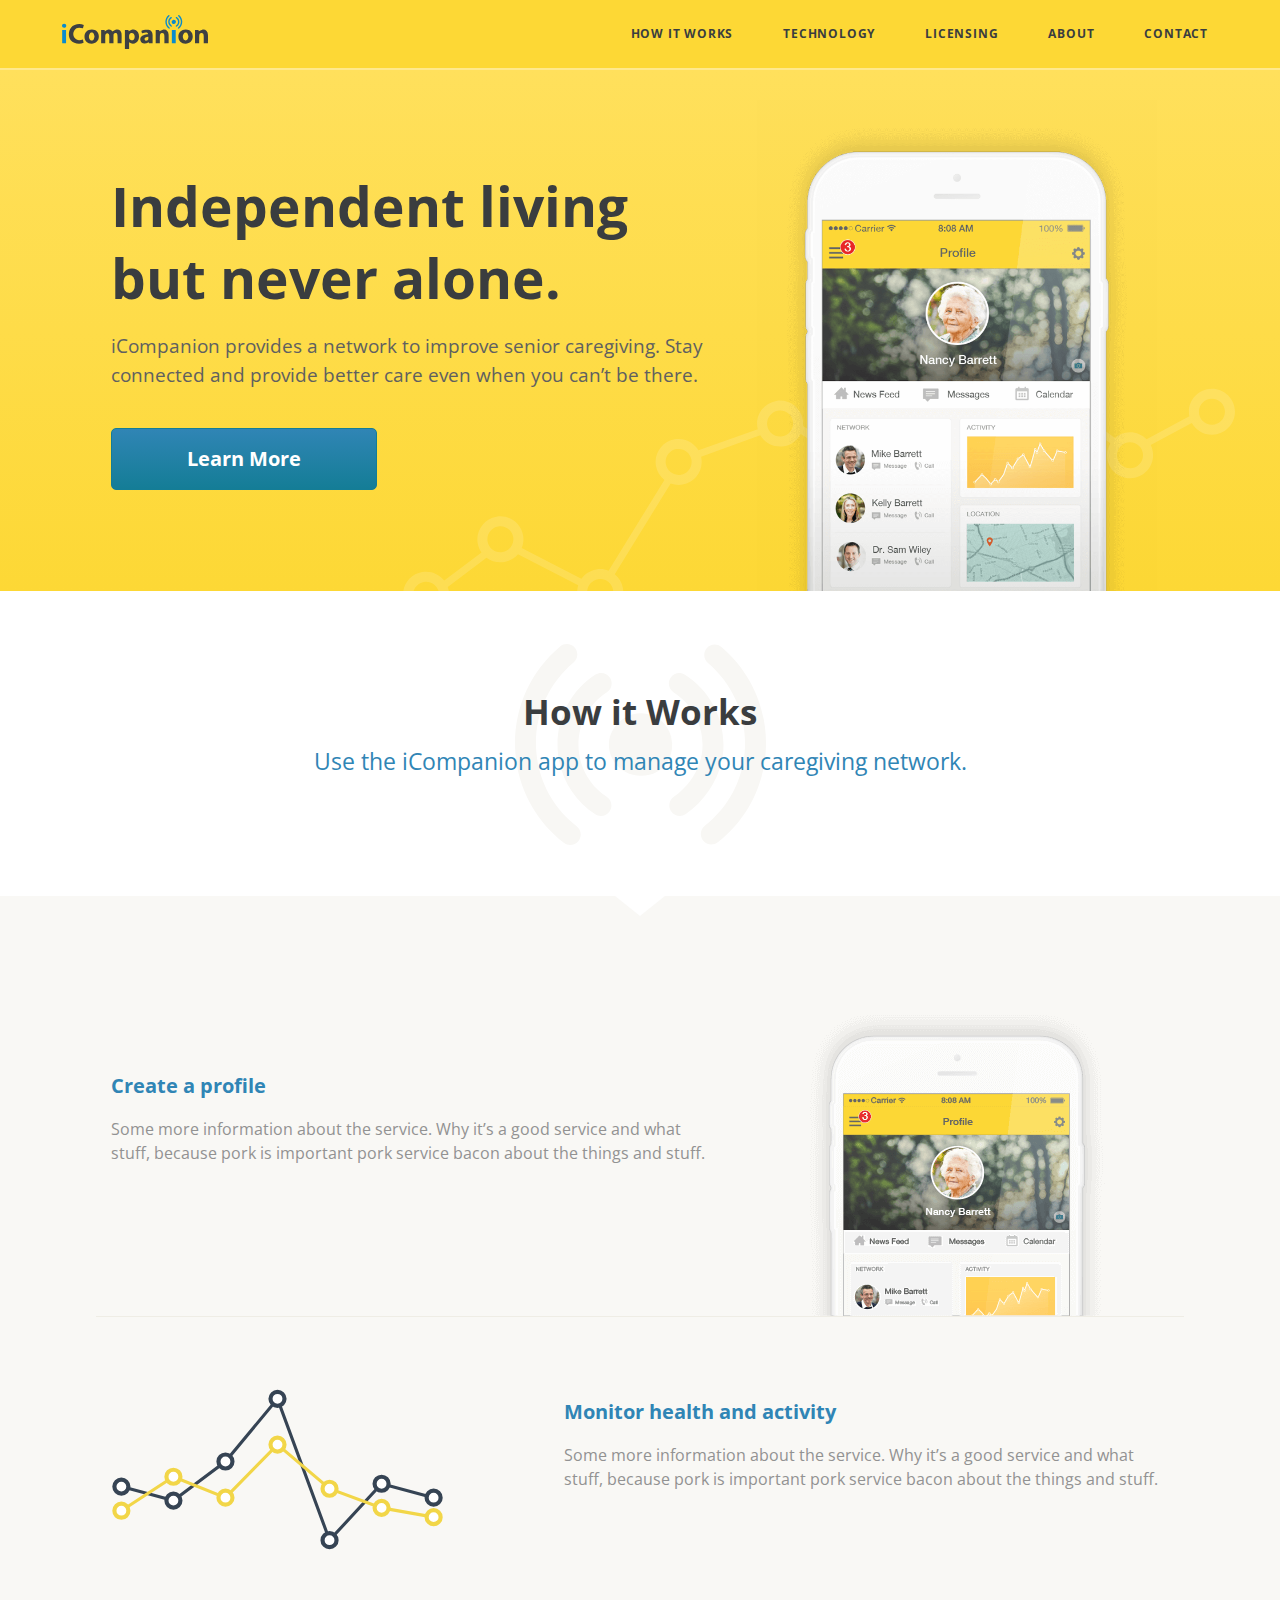
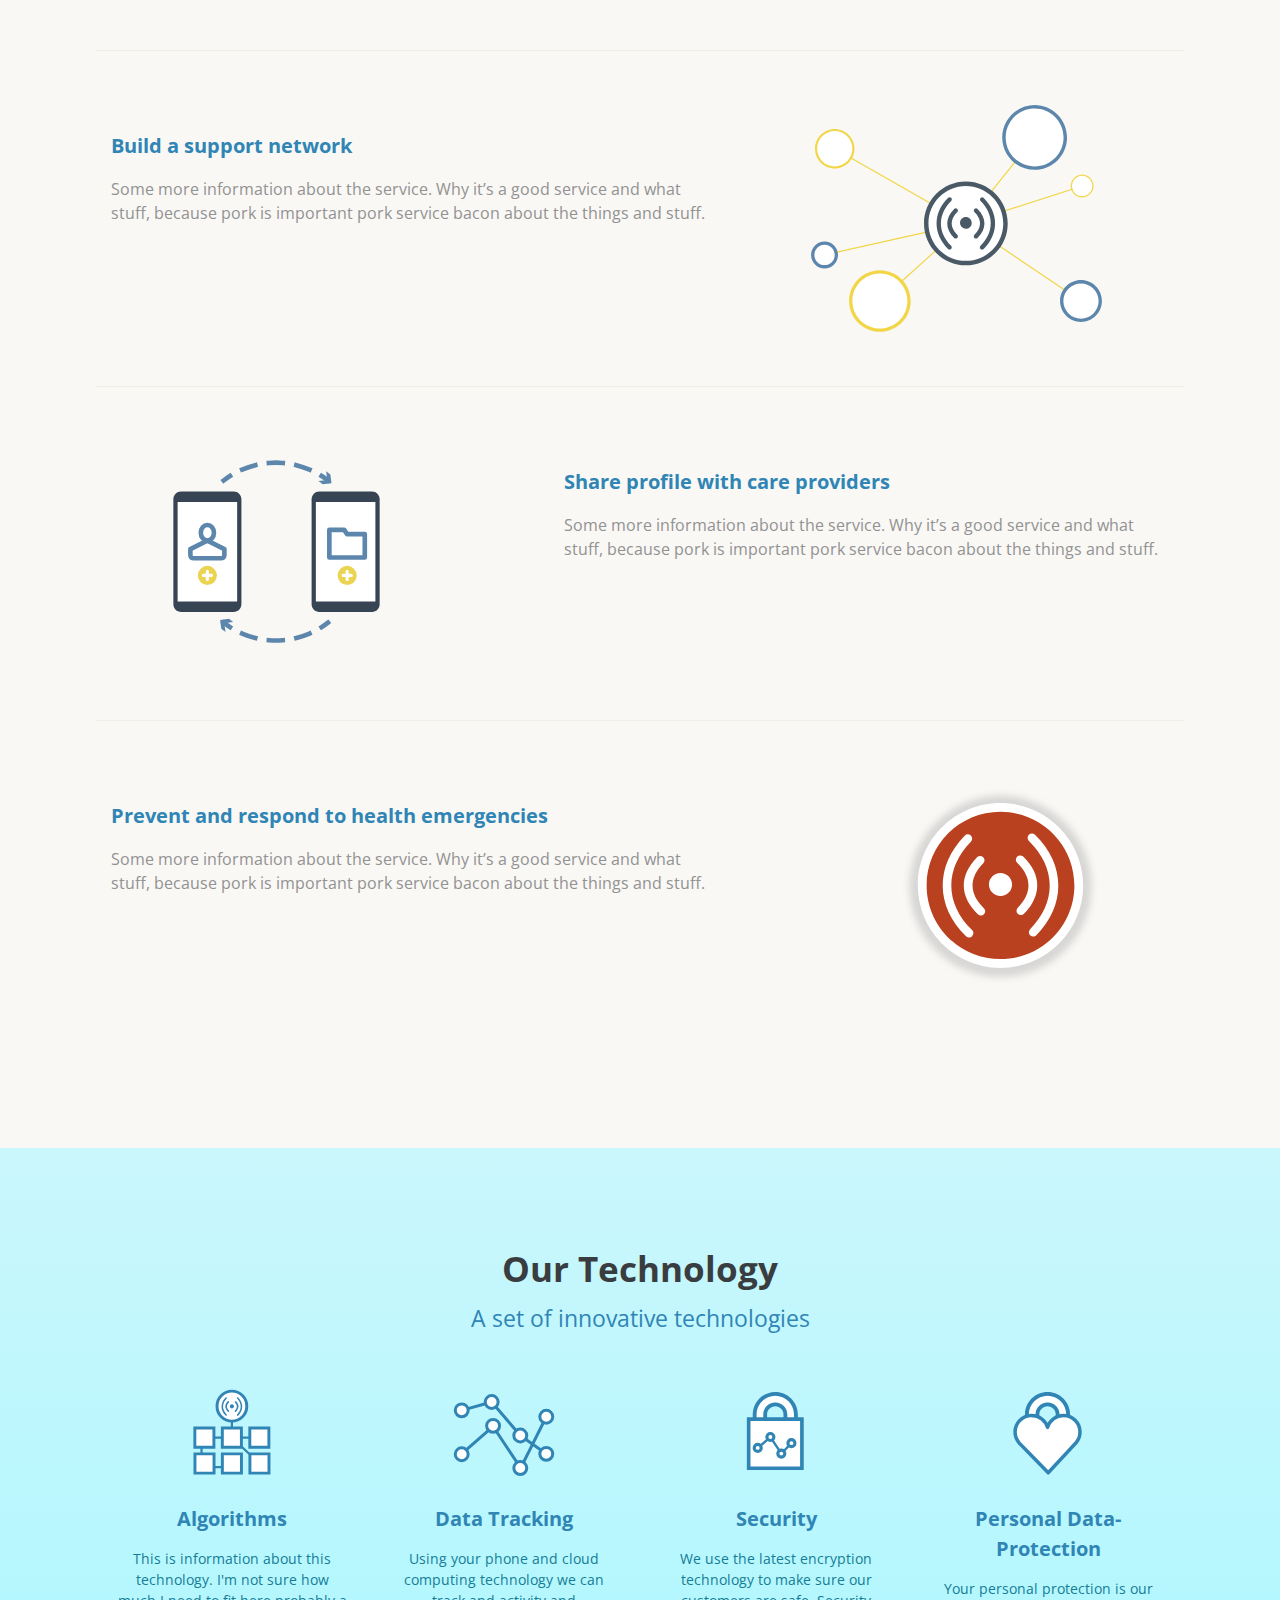
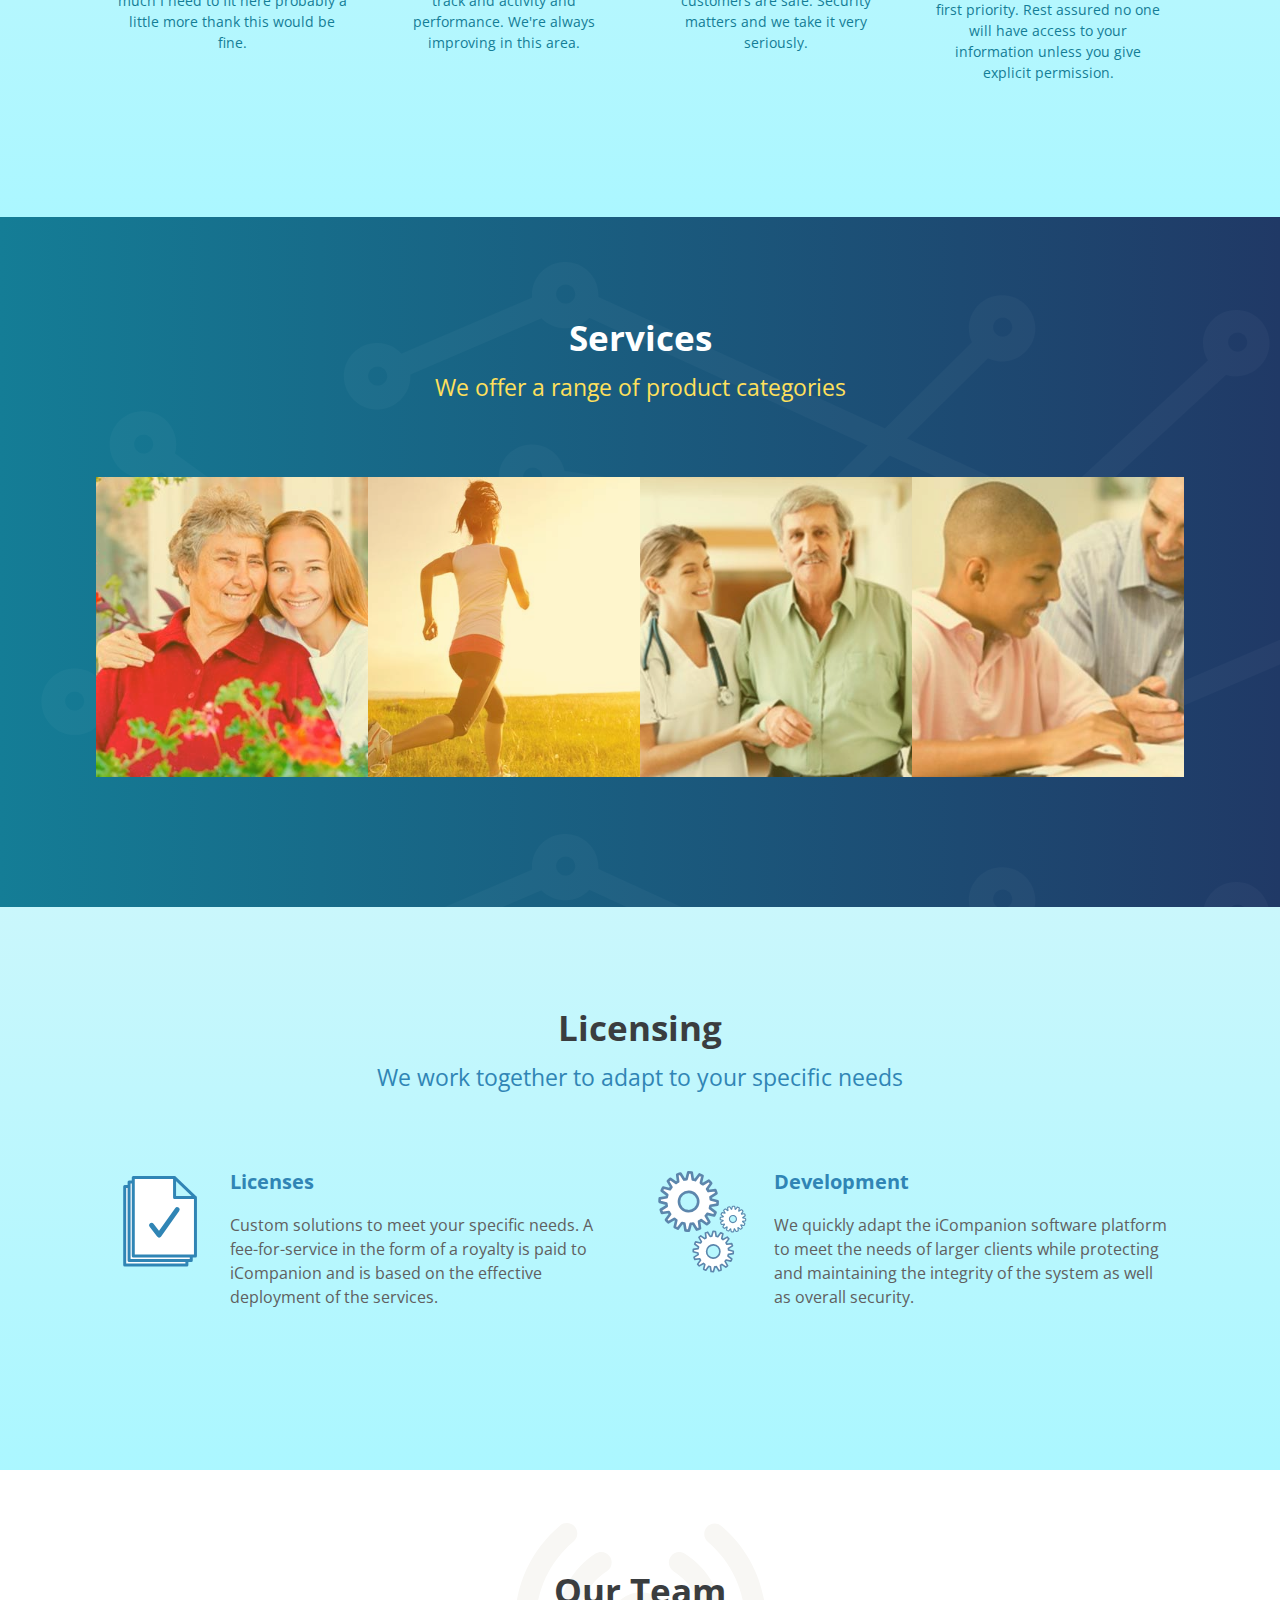
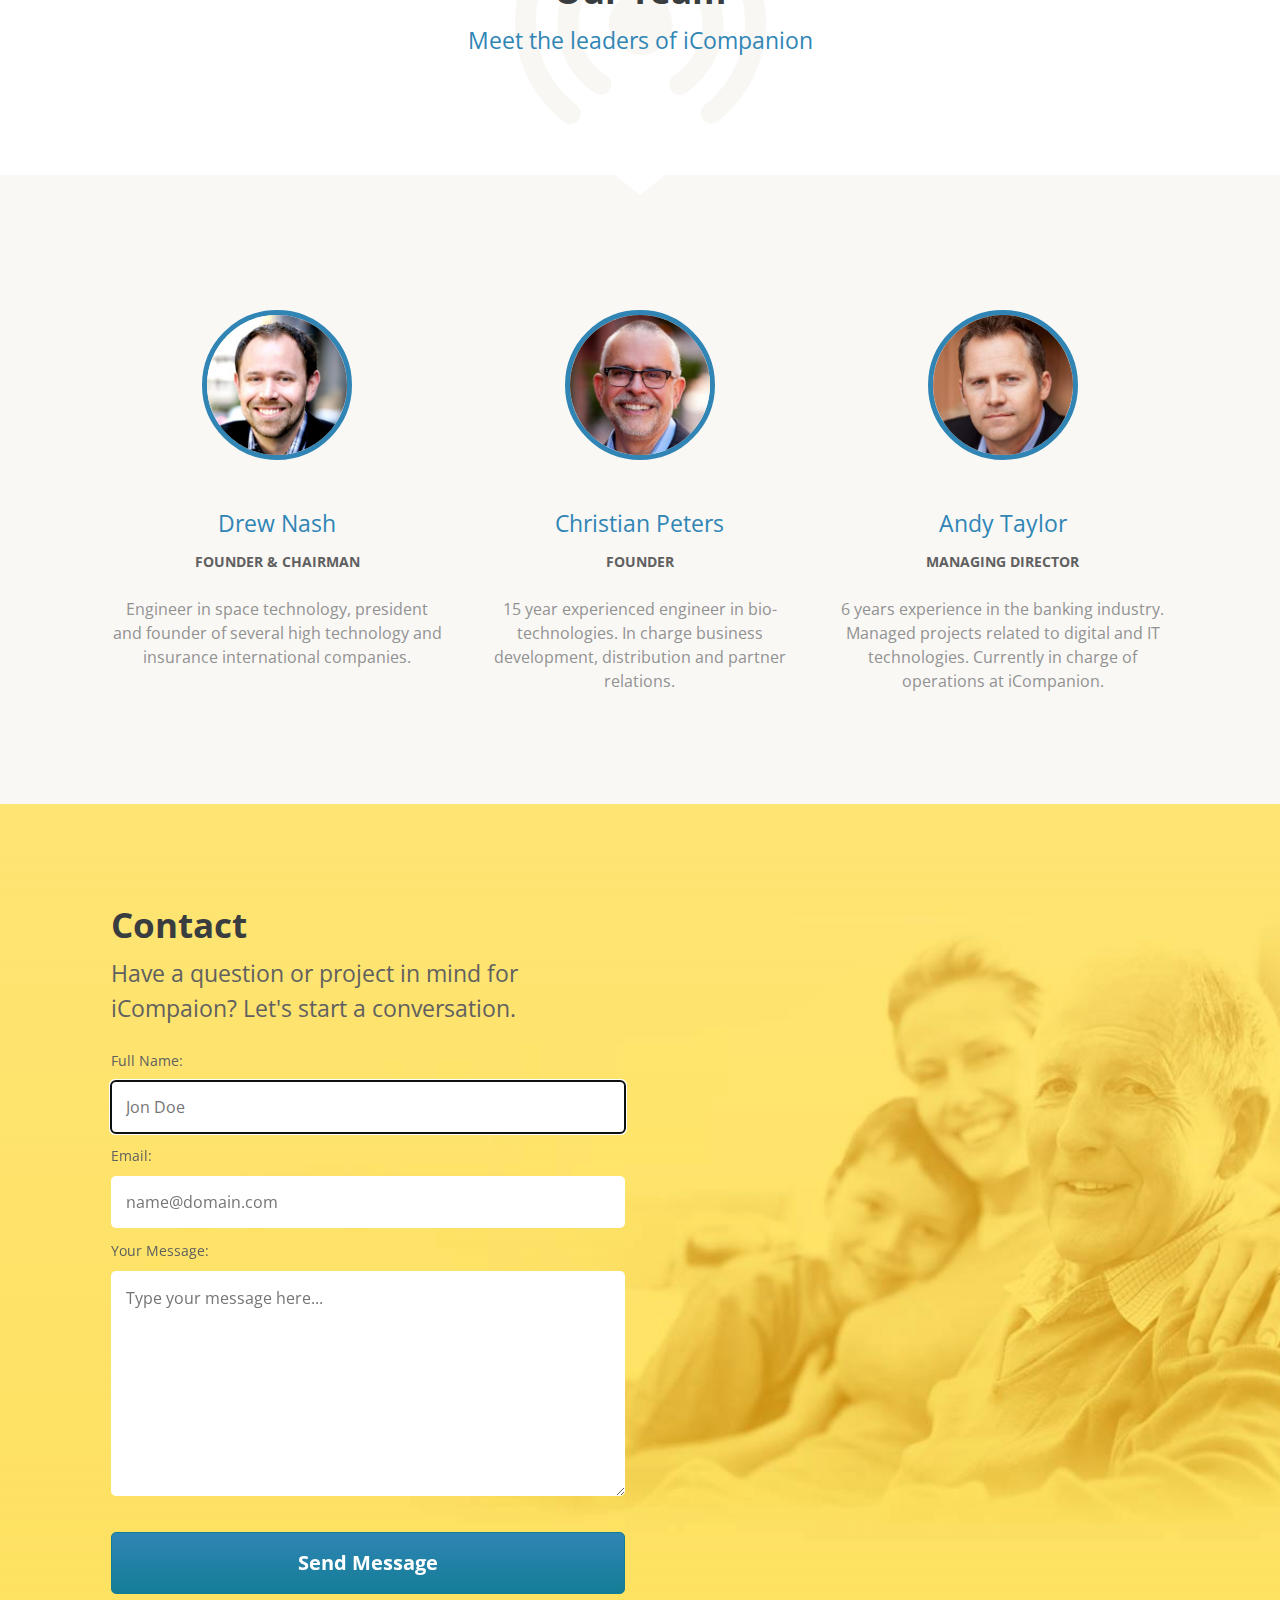
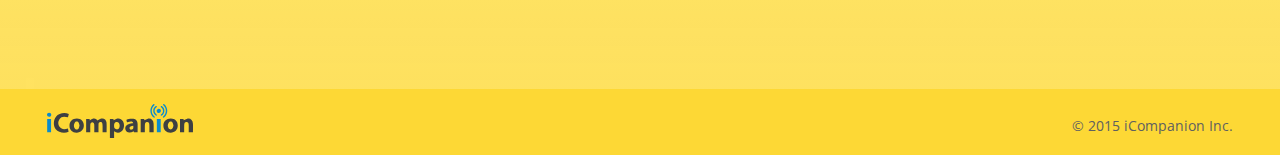
==== commit 9505b6fd: "removed logo link in nav and footer" ====
--- a/index.html
+++ b/index.html
@@ -17,7 +17,7 @@
             <div class="row">
               <div class="col-md-4">
                 <div class="navbar__logo">
-                  <a href="/#" class="link-plain"><img src="img/logo.svg" alt="icompaion logo"></a>
+                  <a href="" class="link-plain"><img src="img/logo.svg" alt="icompaion logo"></a>
                 </div>
               </div>
 
@@ -276,7 +276,7 @@
 
         <footer class="footer">
           <div class="container-fluid container--wide">
-            <a href="/#" class="link-plain"><img src="img/logo.svg" alt="iCompanion logo"></a>
+            <a href="" class="link-plain"><img src="img/logo.svg" alt="iCompanion logo"></a>
             <p class="right no-m">&copy; 2015 iCompanion Inc.</p>
           </div>
         </footer>
--- a/css/main.css
+++ b/css/main.css
@@ -1374,7 +1374,7 @@
   background: white;
   margin: 0 auto;
   text-align: center;
-  background-image: url("img/logomark.svg");
+  background-image: url("../img/logomark.svg");
   background-position: center;
   background-repeat: no-repeat; }
   .section__intro:after {
@@ -1425,8 +1425,8 @@
     font-size: 14px; }
 
 .services {
-  background: url("img/linegraph-bg.svg"), -webkit-linear-gradient(right, #203966, #147D96);
-  background: url("img/linegraph-bg.svg"), linear-gradient(to left, #203966, #147D96);
+  background: url("../img/linegraph-bg.svg"), -webkit-linear-gradient(right, #203966, #147D96);
+  background: url("../img/linegraph-bg.svg"), linear-gradient(to left, #203966, #147D96);
   text-align: center; }
 
 [class^="services__feature--"] {
@@ -1449,16 +1449,16 @@
       background: rgba(253, 206, 3, 0.9); }
 
 .services__feature--senior {
-  background-image: url("img/services-senior.jpg"); }
+  background-image: url("../img/services-senior.jpg"); }
 
 .services__feature--student {
-  background-image: url("img/services-student.jpg"); }
+  background-image: url("../img/services-student.jpg"); }
 
 .services__feature--athlete {
-  background-image: url("img/services-athlete.jpg"); }
+  background-image: url("../img/services-athlete.jpg"); }
 
 .services__feature--patient {
-  background-image: url("img/services-patient.jpg"); }
+  background-image: url("../img/services-patient.jpg"); }
 
 .services__feature__description,
 .services__feature__title {
@@ -1515,11 +1515,11 @@
   background: linear-gradient(#FDD835, #FFE05C); }
   @media (min-width: 992px) {
     .contact {
-      background: -webkit-linear-gradient(rgba(255, 233, 151, 0.3), rgba(253, 216, 53, 0.1)), url("img/contact-bg-md.jpg") no-repeat center center;
-      background: linear-gradient(rgba(255, 233, 151, 0.3), rgba(253, 216, 53, 0.1)), url("img/contact-bg-md.jpg") no-repeat center center;
+      background: -webkit-linear-gradient(rgba(255, 233, 151, 0.3), rgba(253, 216, 53, 0.1)), url("../img/contact-bg-md.jpg") no-repeat center center;
+      background: linear-gradient(rgba(255, 233, 151, 0.3), rgba(253, 216, 53, 0.1)), url("../img/contact-bg-md.jpg") no-repeat center center;
       background-size: cover; } }
   @media (min-width: 1200px) {
     .contact {
-      background: -webkit-linear-gradient(rgba(255, 233, 151, 0.3), rgba(253, 216, 53, 0.1)), url("img/contact-bg.jpg") no-repeat top center;
-      background: linear-gradient(rgba(255, 233, 151, 0.3), rgba(253, 216, 53, 0.1)), url("img/contact-bg.jpg") no-repeat top center;
+      background: -webkit-linear-gradient(rgba(255, 233, 151, 0.3), rgba(253, 216, 53, 0.1)), url("../img/contact-bg.jpg") no-repeat top center;
+      background: linear-gradient(rgba(255, 233, 151, 0.3), rgba(253, 216, 53, 0.1)), url("../img/contact-bg.jpg") no-repeat top center;
       background-size: cover; } }
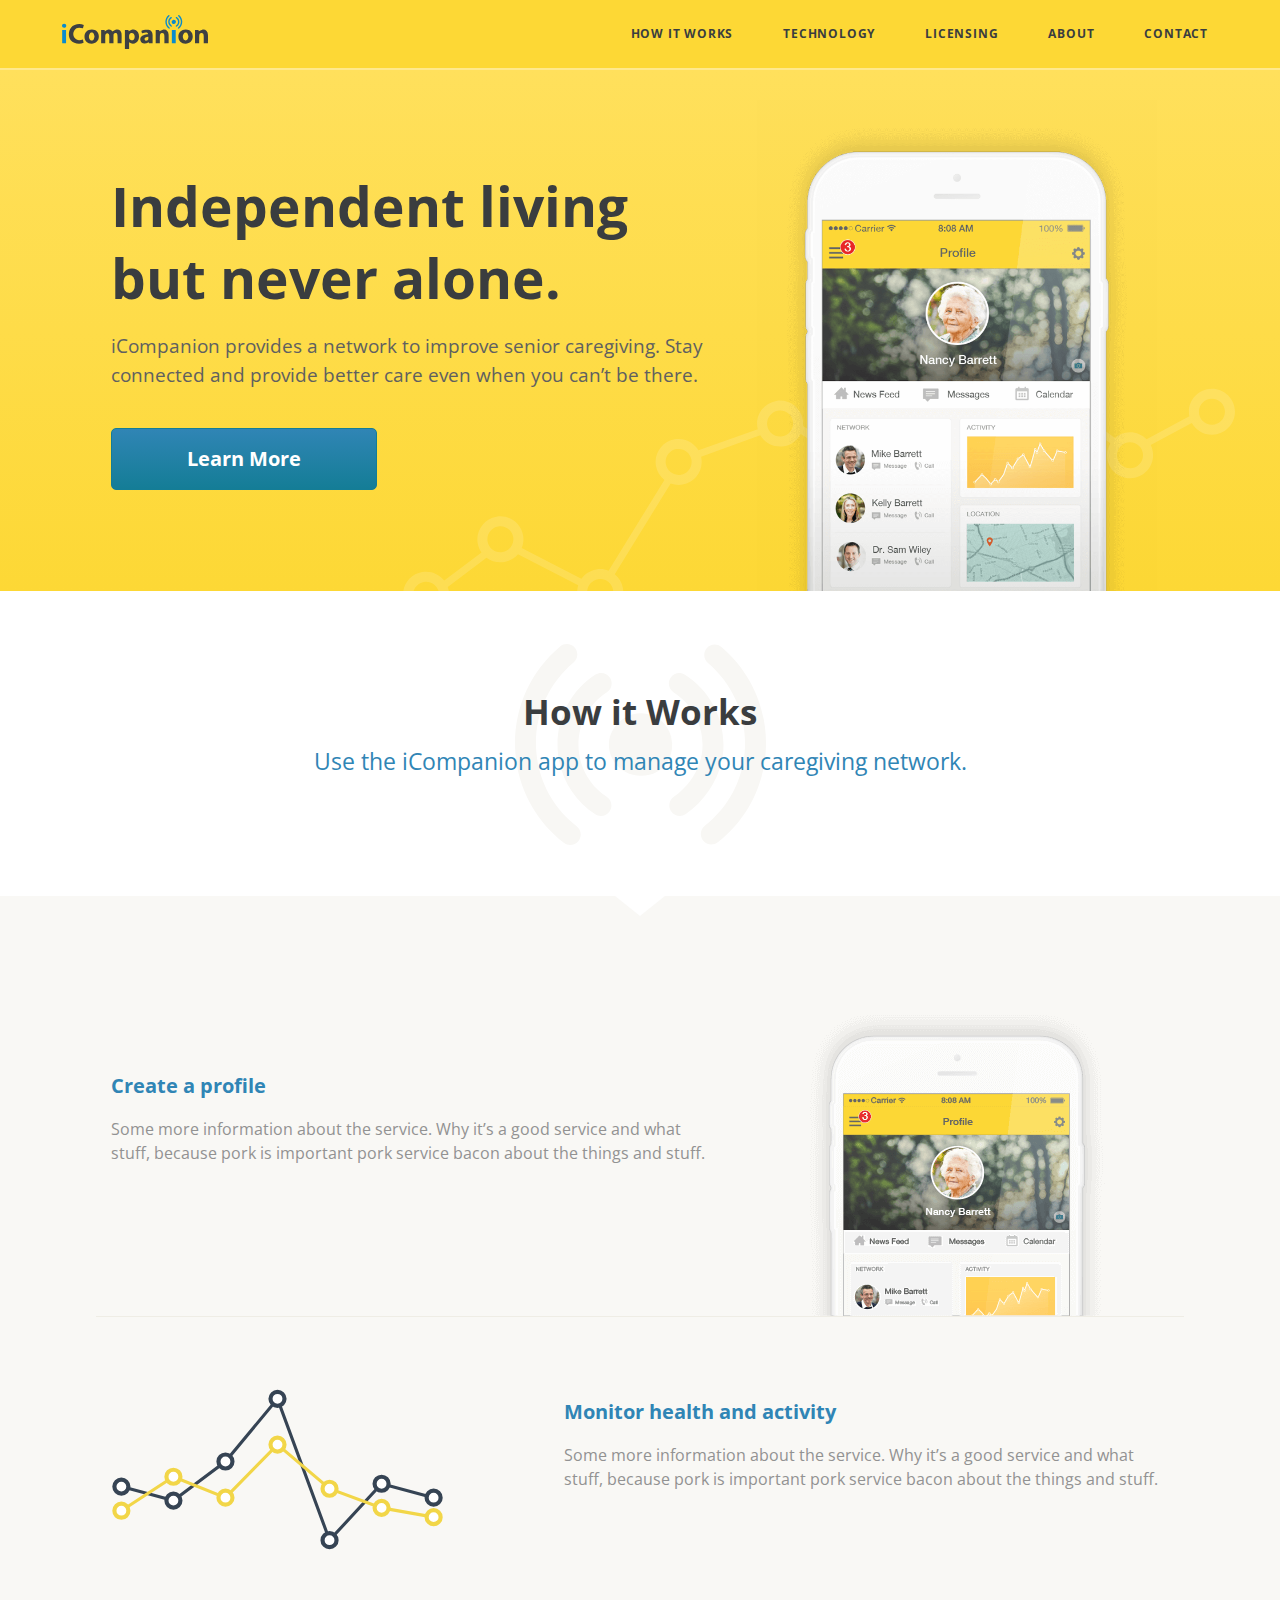
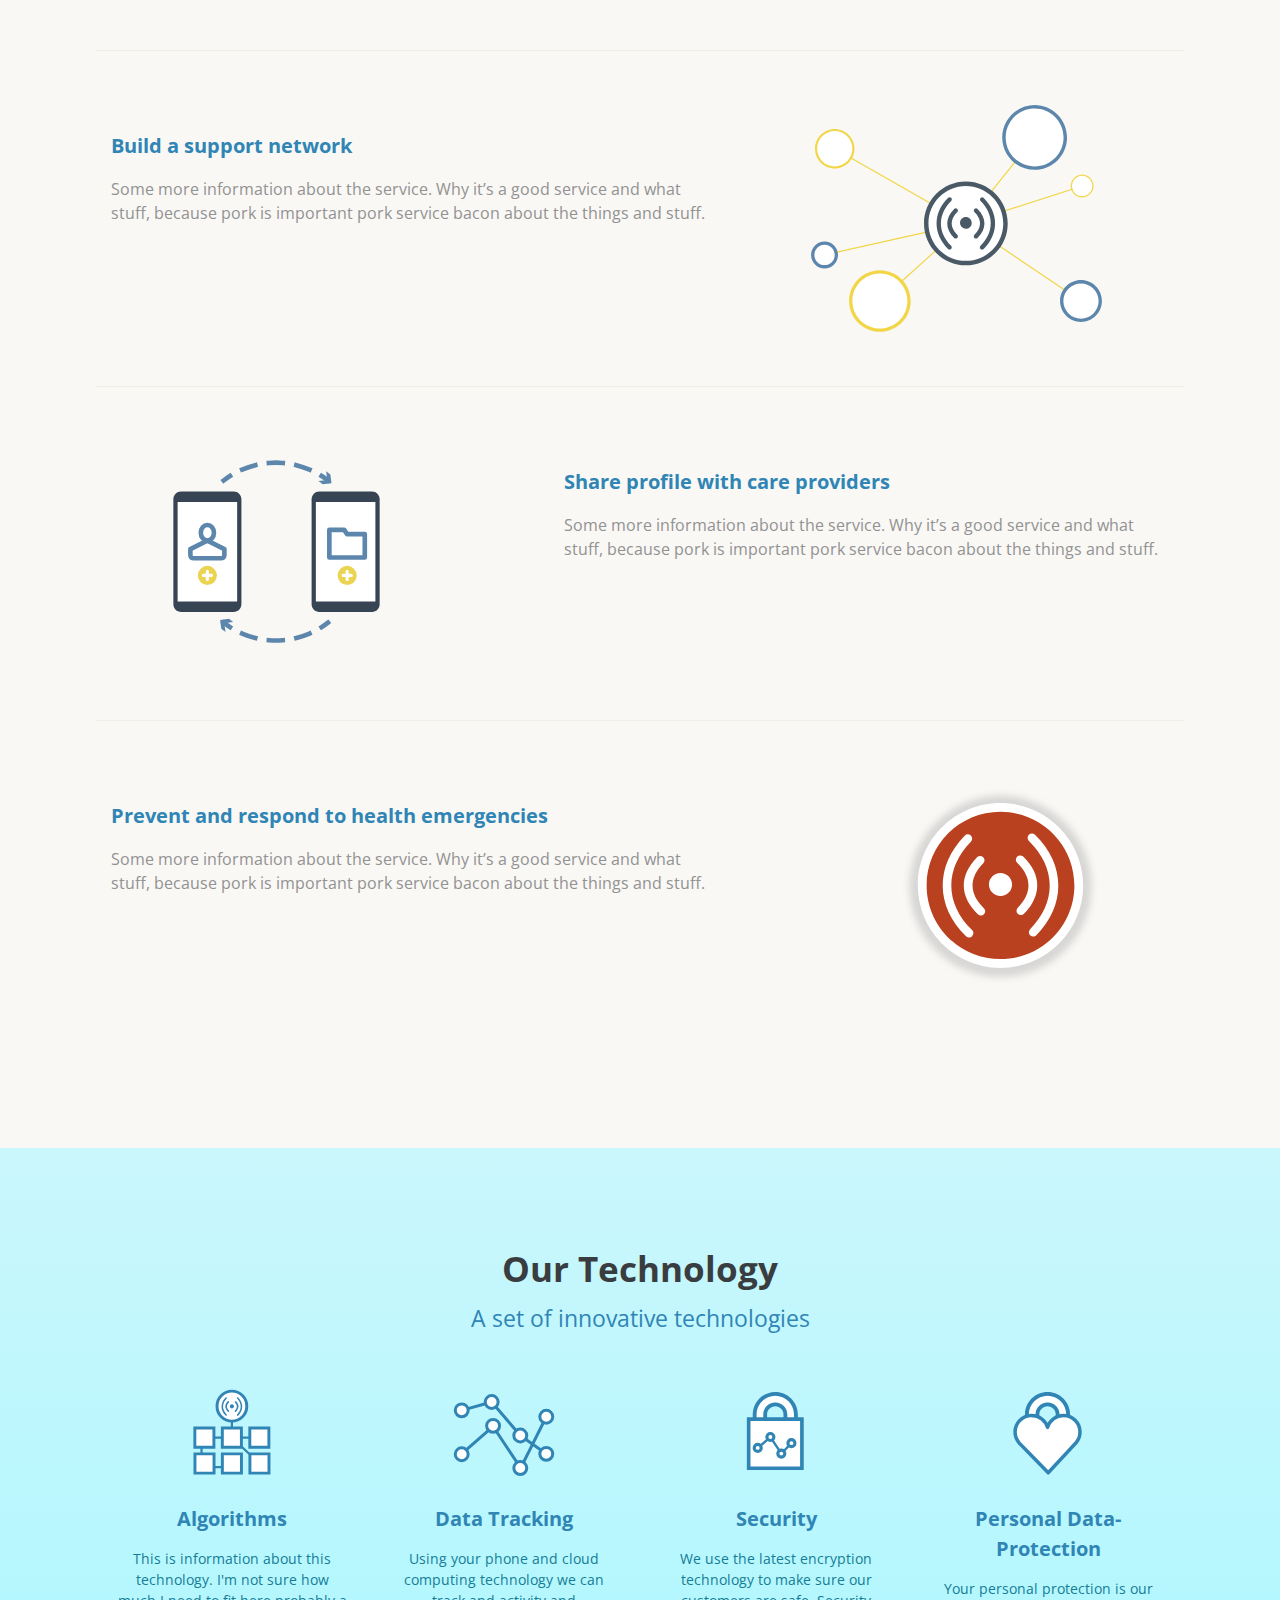
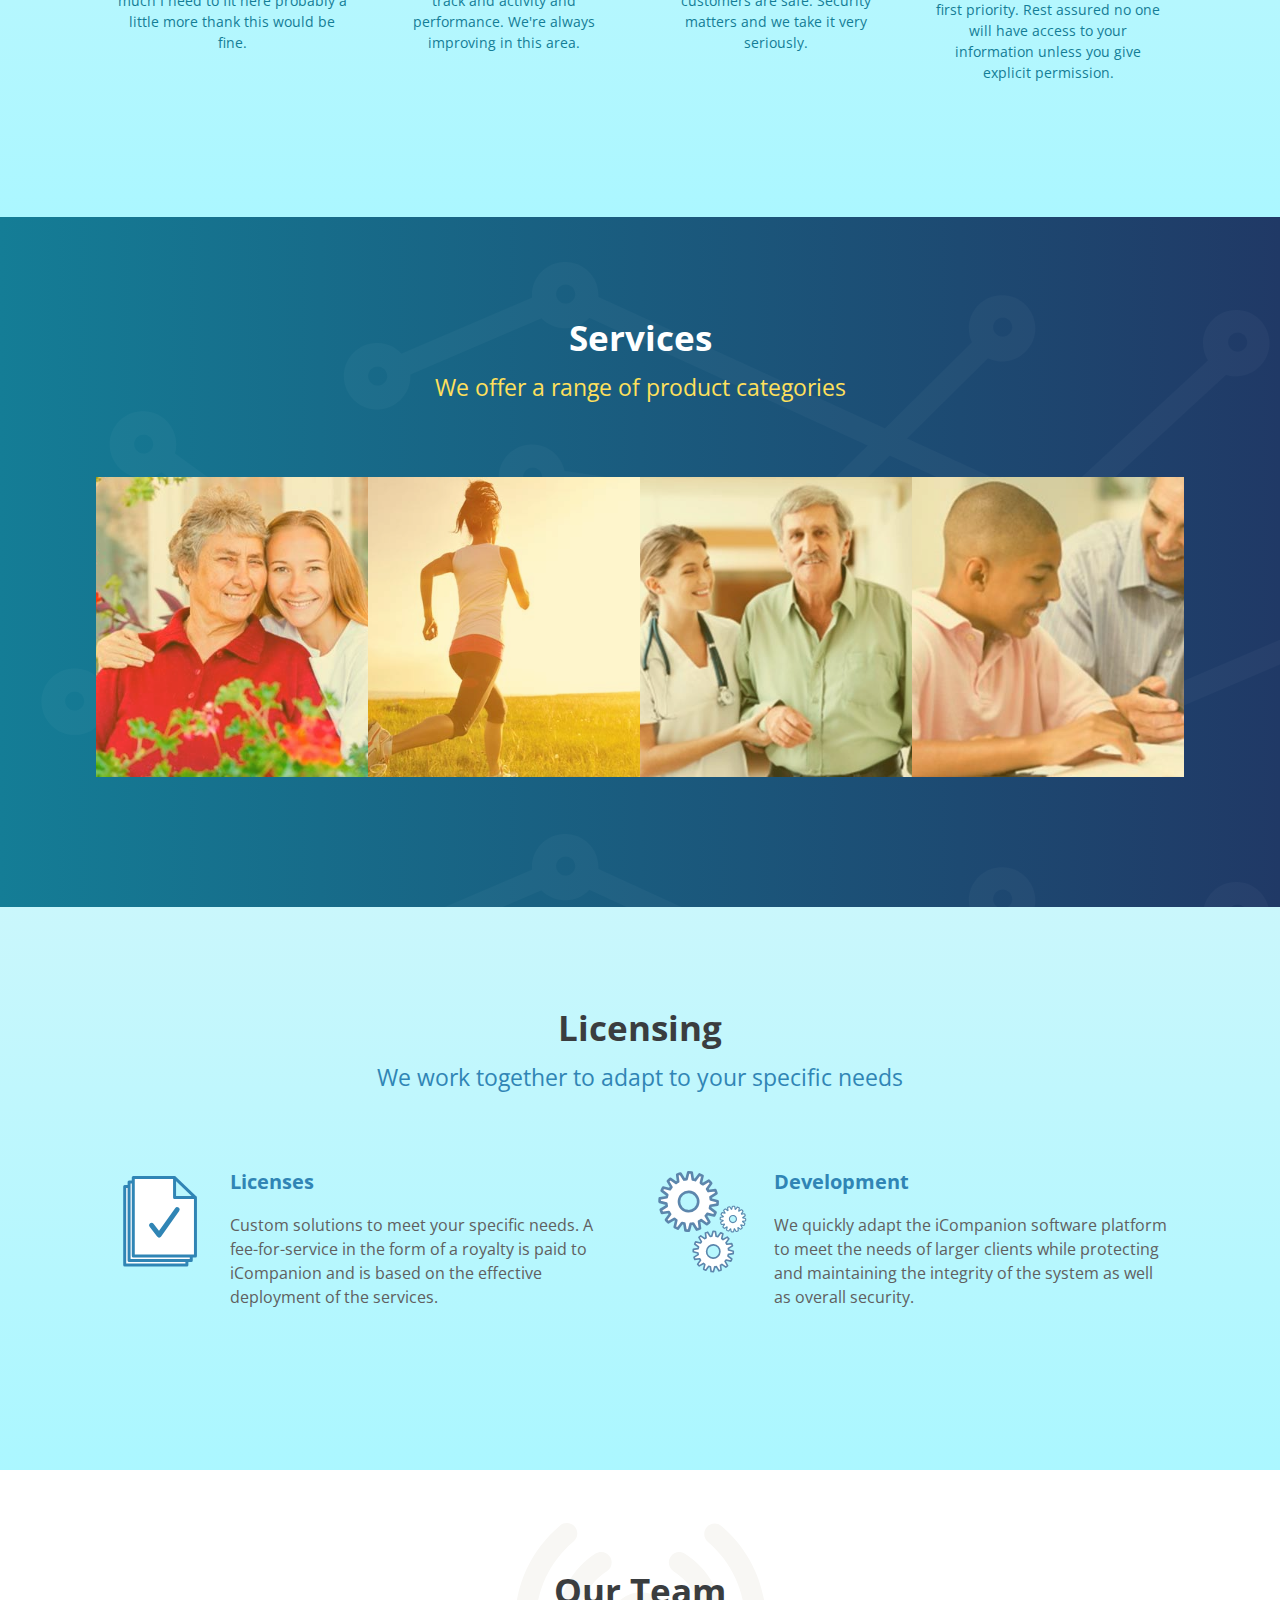
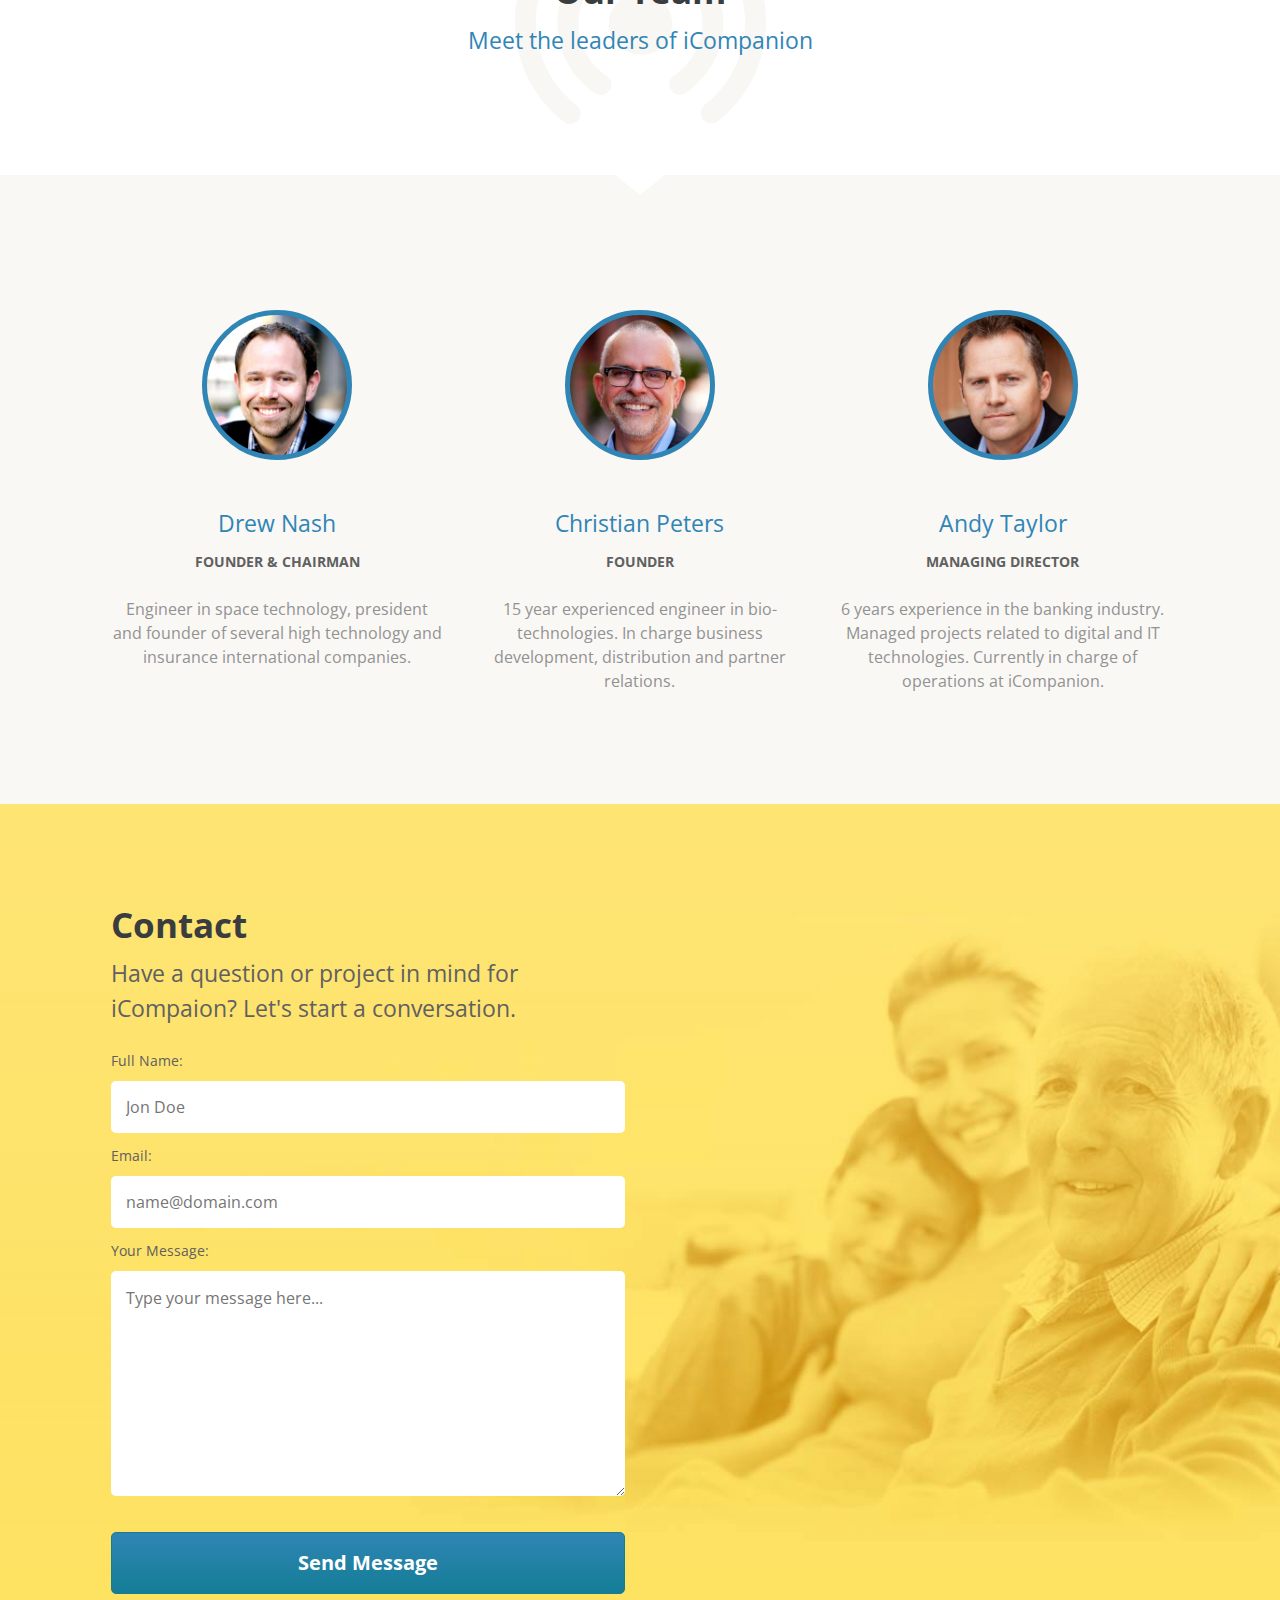
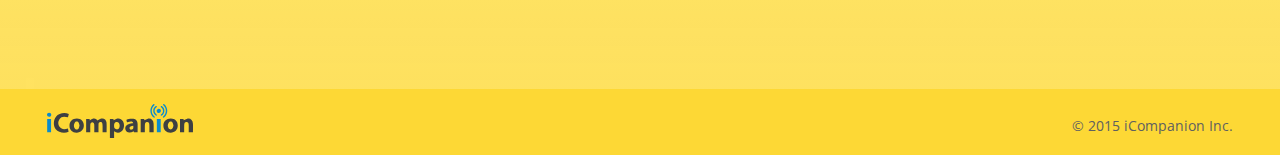
==== commit e5095d03: "fixed autofocus issue on page load" ====
--- a/index.html
+++ b/index.html
@@ -17,7 +17,7 @@
             <div class="row">
               <div class="col-md-4">
                 <div class="navbar__logo">
-                  <a href="" class="link-plain"><img src="img/logo.svg" alt="icompaion logo"></a>
+                  <a href="#" class="link-plain"><img src="img/logo.svg" alt="icompaion logo"></a>
                 </div>
               </div>
 
@@ -258,15 +258,15 @@
                 <p class="section__subHead--dark">Have a question or project in mind for iCompaion? Let's start a conversation.</p>
                 <fieldset>
                   <label>Full Name:</label>
-                  <input placeholder="Jon Doe" type="text" tabindex="1" required autofocus>
+                  <input placeholder="Jon Doe" type="text" tabindex="1">
                 </fieldset>
                 <fieldset>
                   <label>Email:</label>
-                  <input placeholder="name@domain.com" type="email" tabindex="2" required>
+                  <input placeholder="name@domain.com" type="email" tabindex="2">
                 </fieldset>
                 <fieldset>
                   <label>Your Message:</label>
-                  <textarea placeholder="Type your message here..." tabindex="5" required></textarea>
+                  <textarea placeholder="Type your message here..." tabindex="5"></textarea>
                 </fieldset>
                 <a class="button--full">Send Message</a>
               </div>
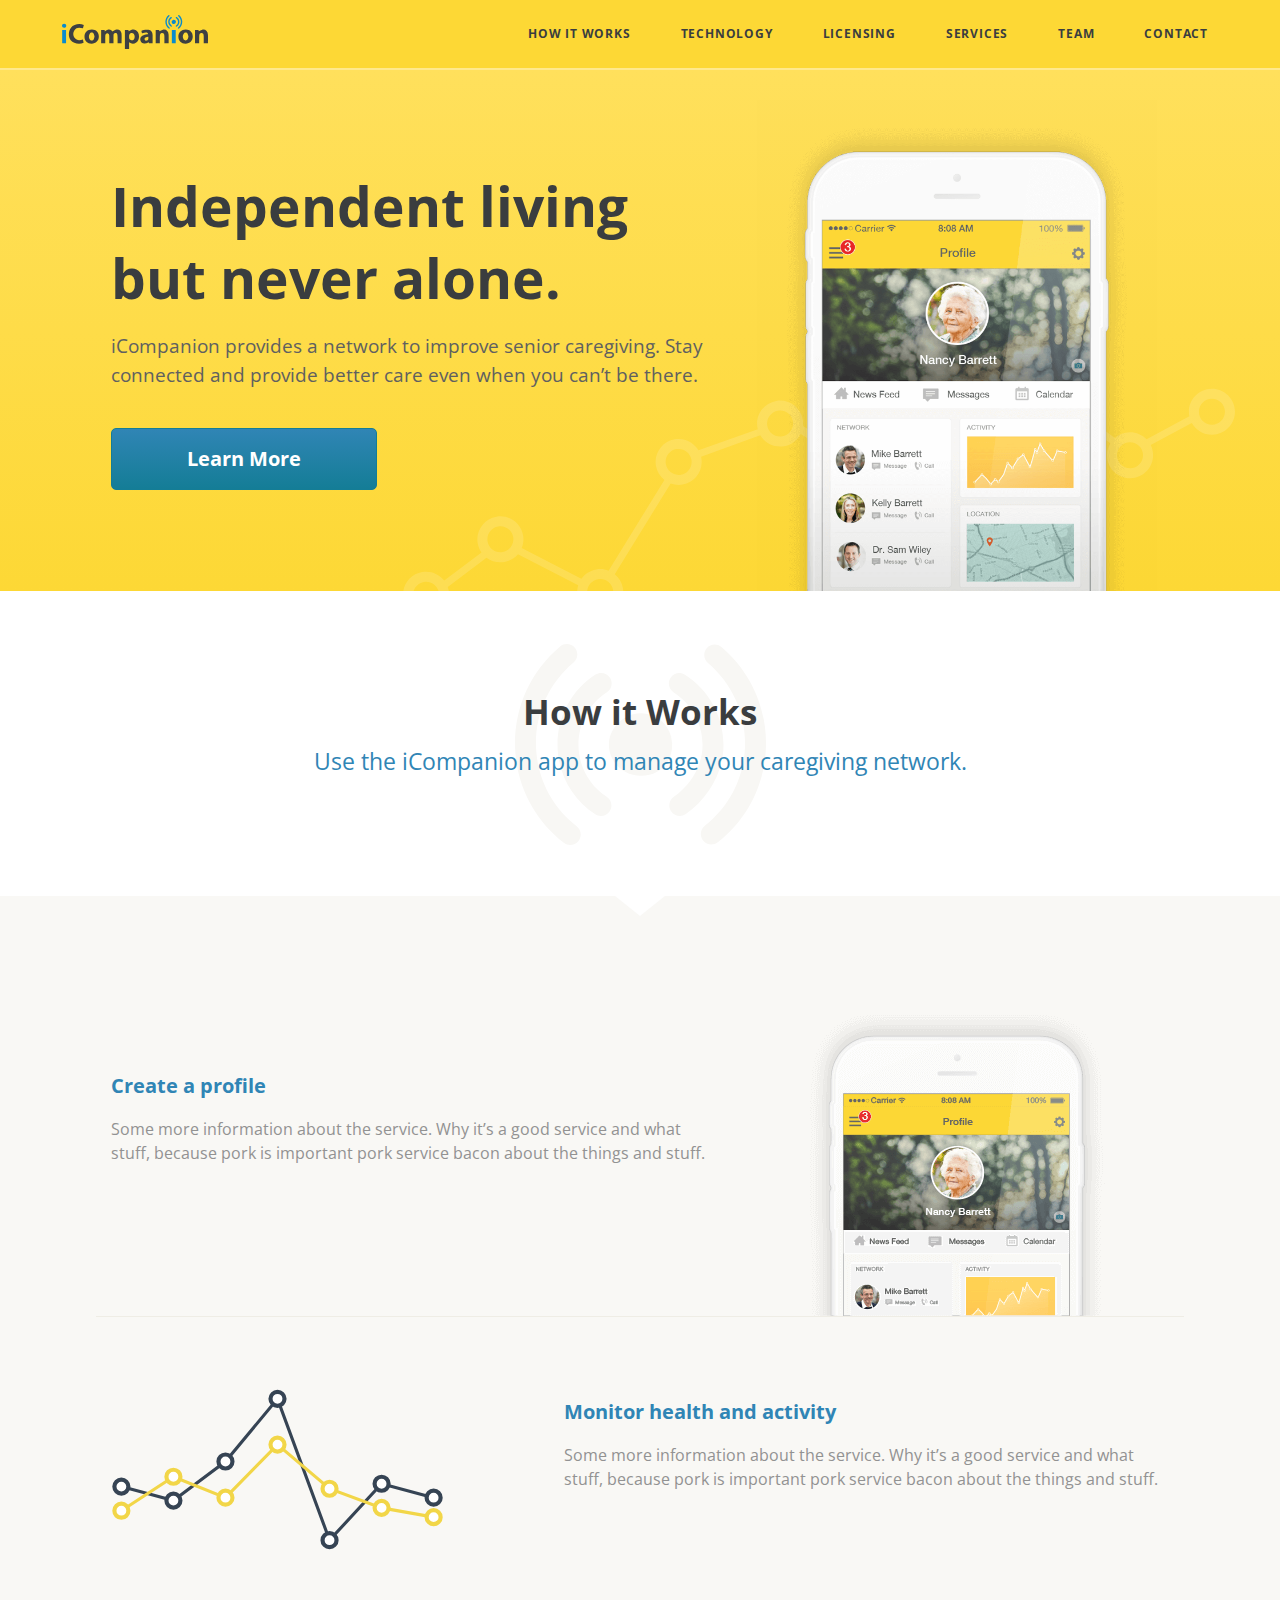
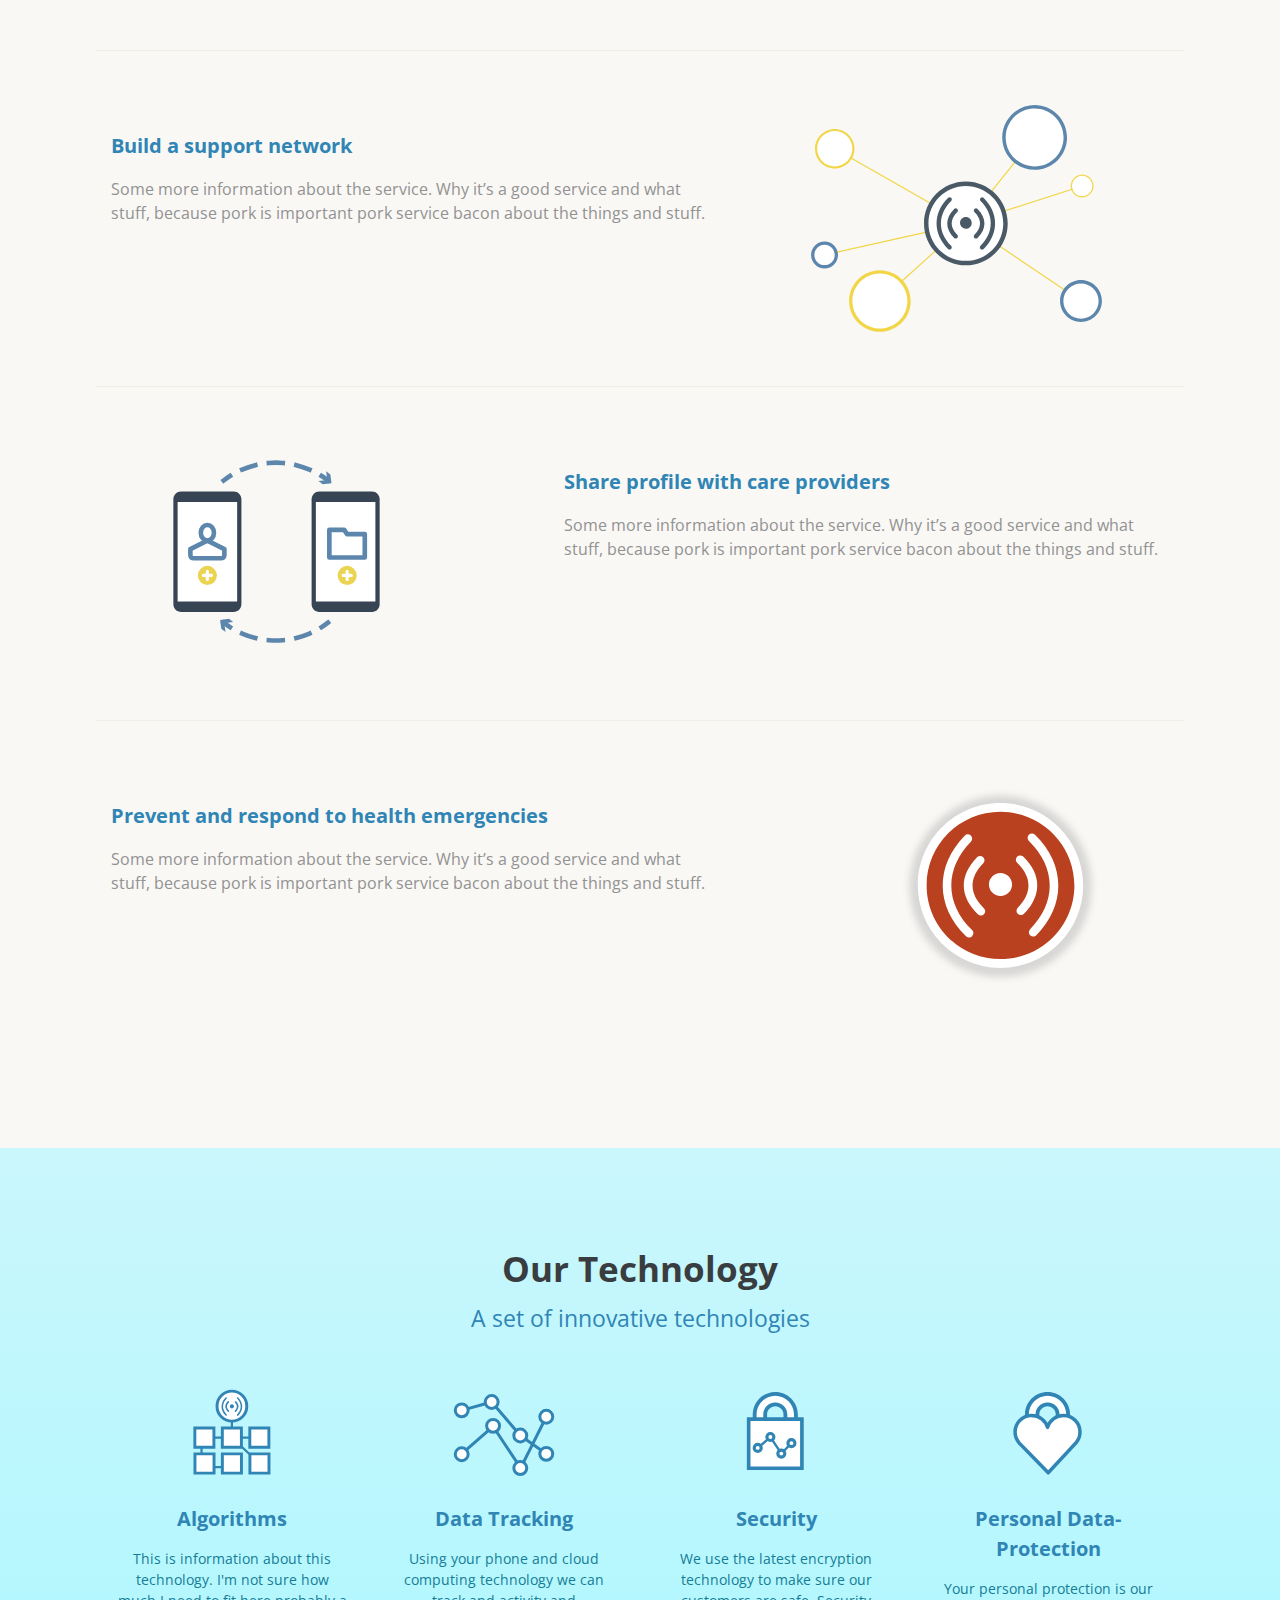
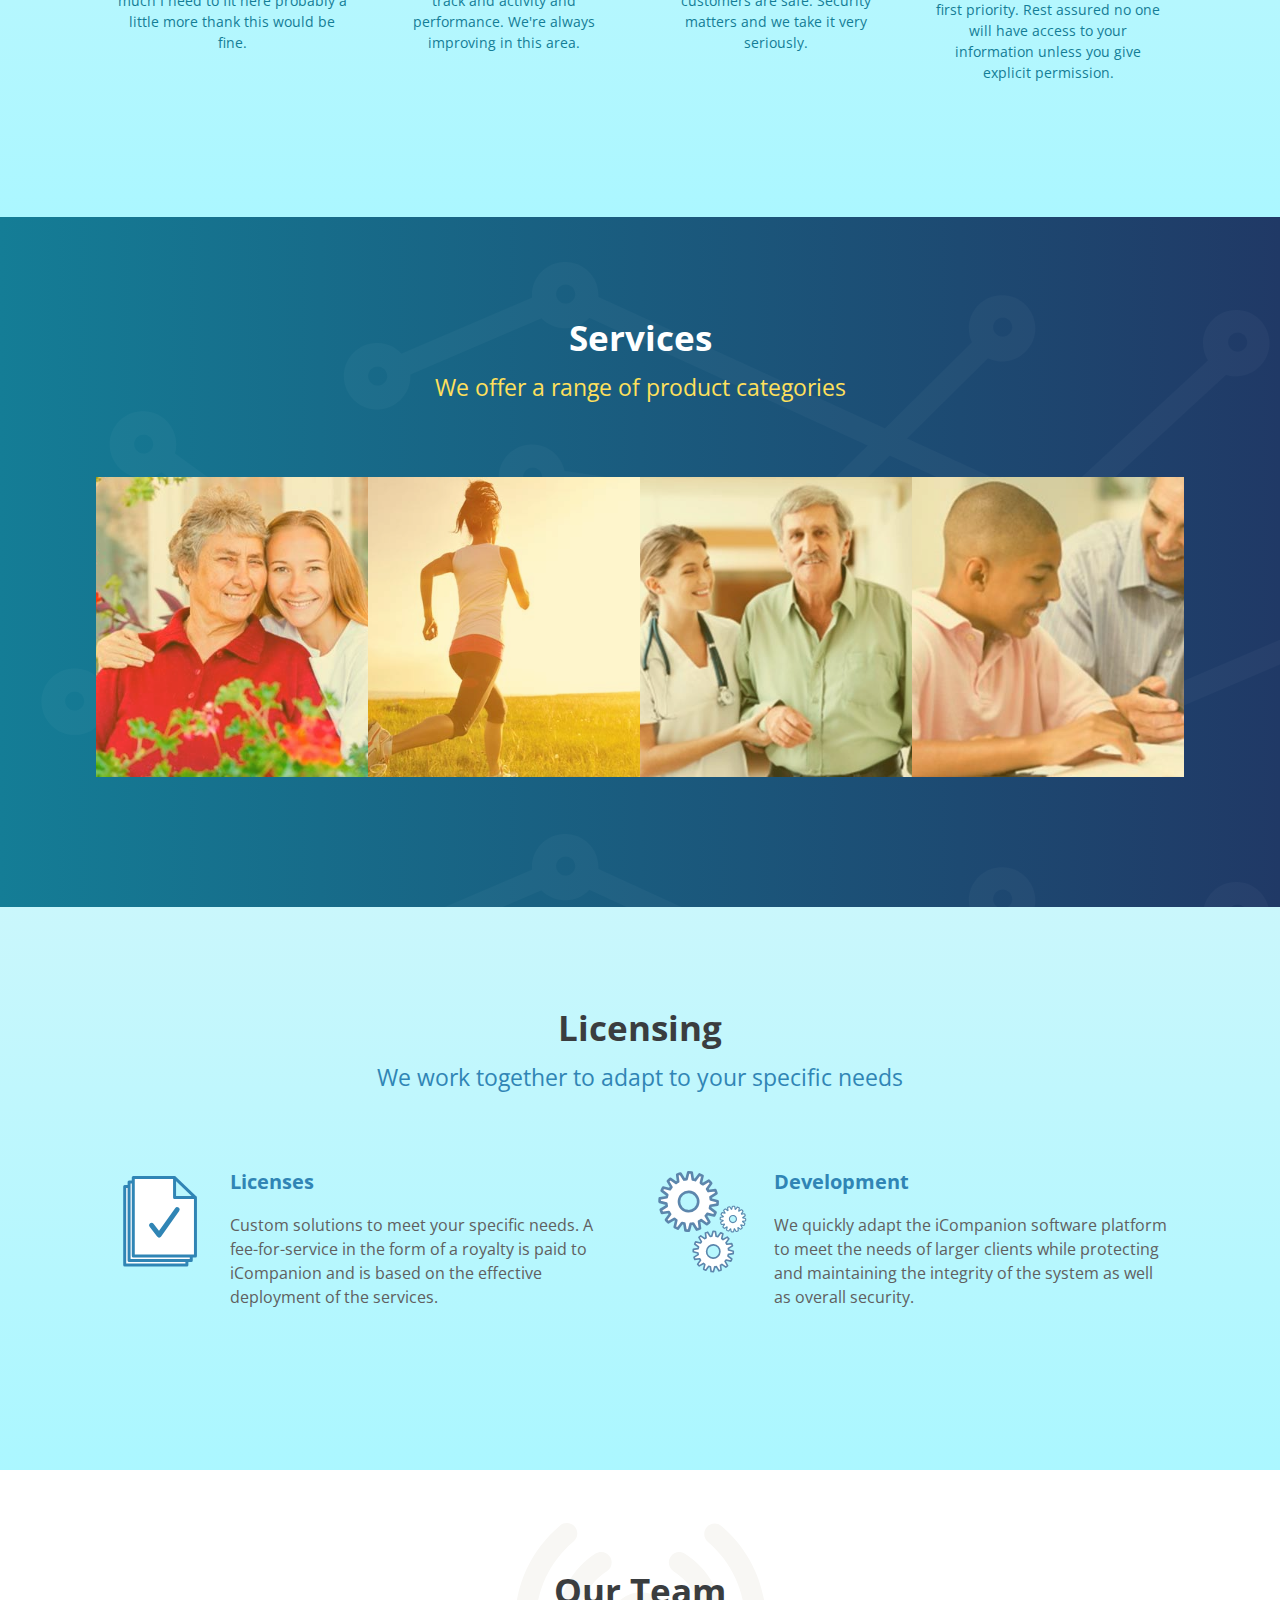
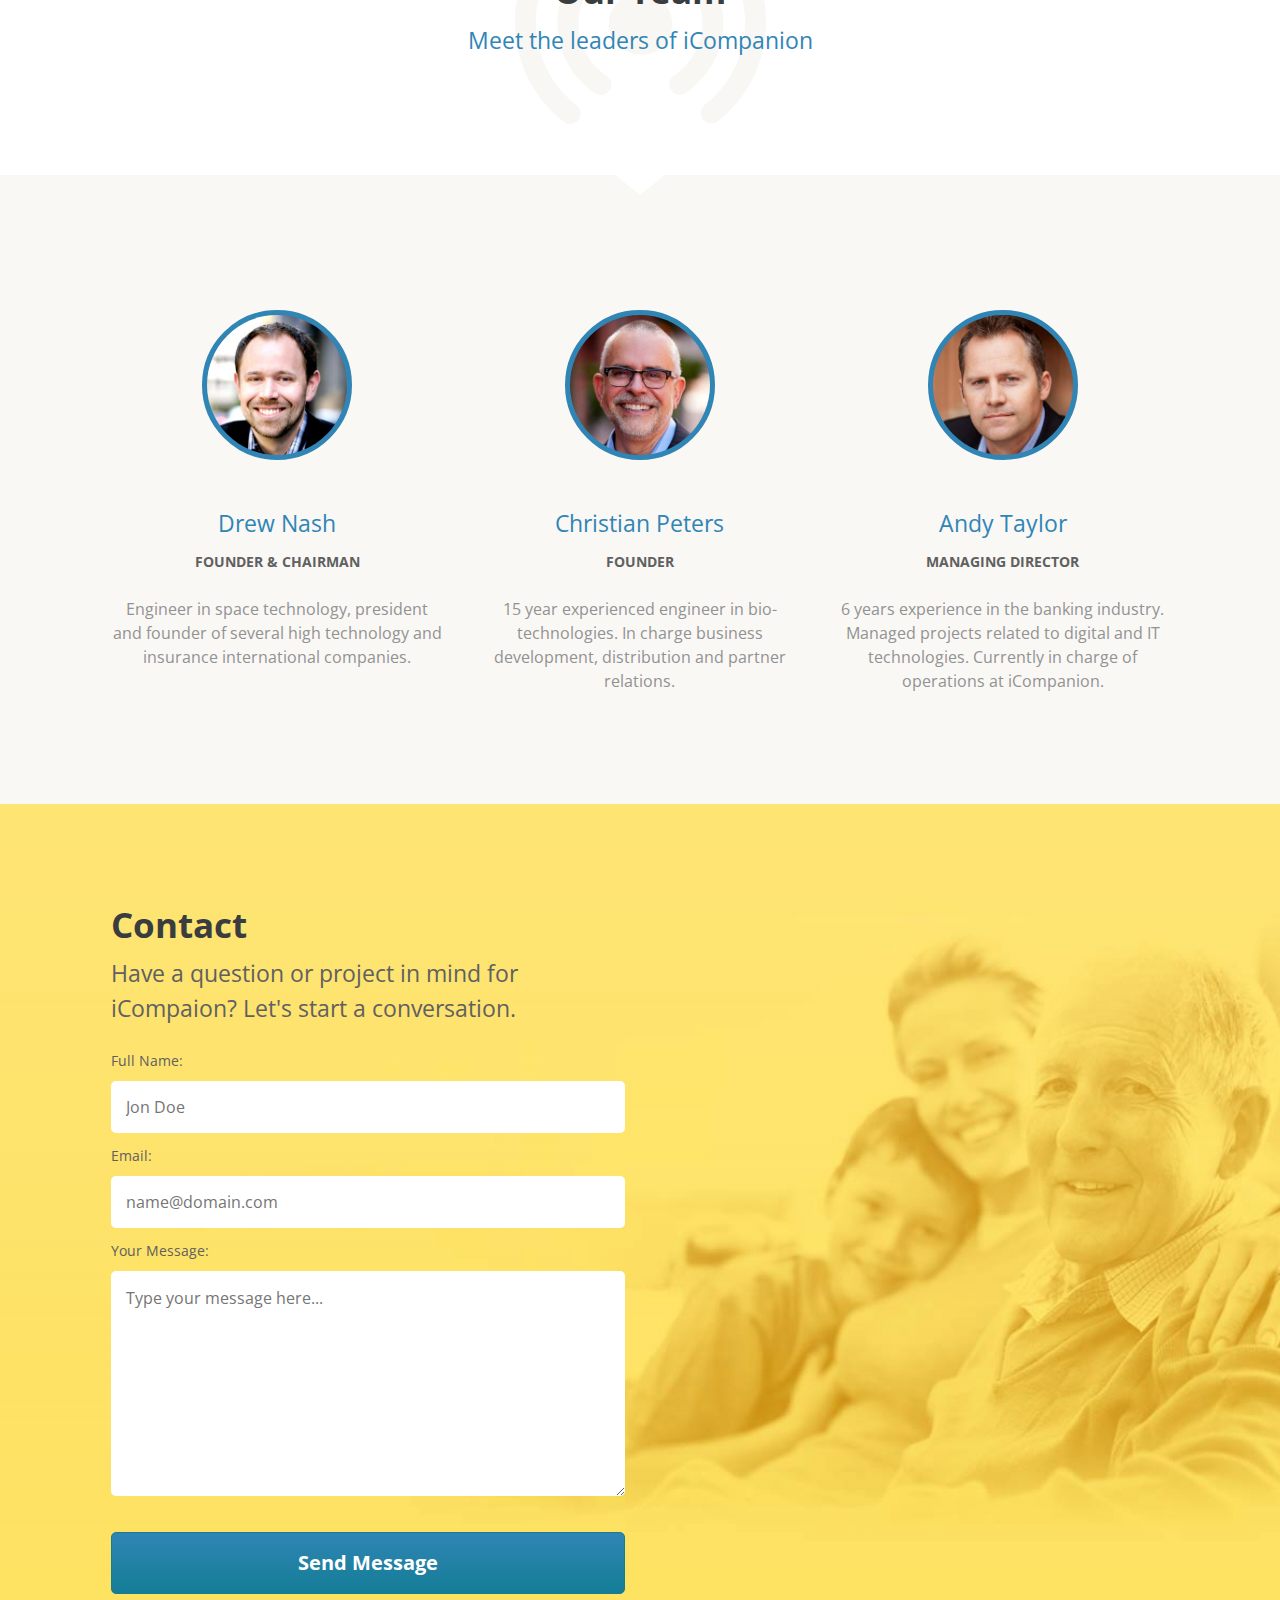
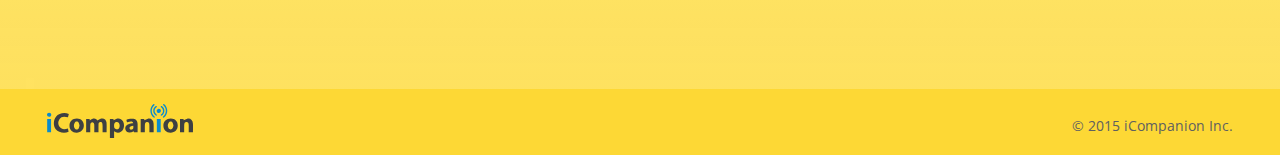
==== commit e78376aa: "added services navbar link, fixed background hero image" ====
--- a/index.html
+++ b/index.html
@@ -17,13 +17,14 @@
             <div class="row">
               <div class="col-md-4">
                 <div class="navbar__logo">
-                  <a href="#" class="link-plain"><img src="img/logo.svg" alt="icompaion logo"></a>
+                  <a class="link-plain"><img src="img/logo.svg" alt="icompaion logo"></a>
                 </div>
               </div>
 
               <div class="col-md-8 navbar--right">
                   <a href="#contact" class="navbar__link">Contact</a>
-                  <a href="#about" class="navbar__link">About</a>
+                  <a href="#about" class="navbar__link">Team</a>
+                  <a href="#services" class="navbar__link">Services</a>
                   <a href="#licensing" class="navbar__link">Licensing</a>
                   <a href="#technology" class="navbar__link">Technology</a>
                   <a href="#howitworks" class="navbar__link">How it works</a>
@@ -276,7 +277,7 @@
 
         <footer class="footer">
           <div class="container-fluid container--wide">
-            <a href="" class="link-plain"><img src="img/logo.svg" alt="iCompanion logo"></a>
+            <a class="link-plain"><img src="img/logo.svg" alt="iCompanion logo"></a>
             <p class="right no-m">&copy; 2015 iCompanion Inc.</p>
           </div>
         </footer>
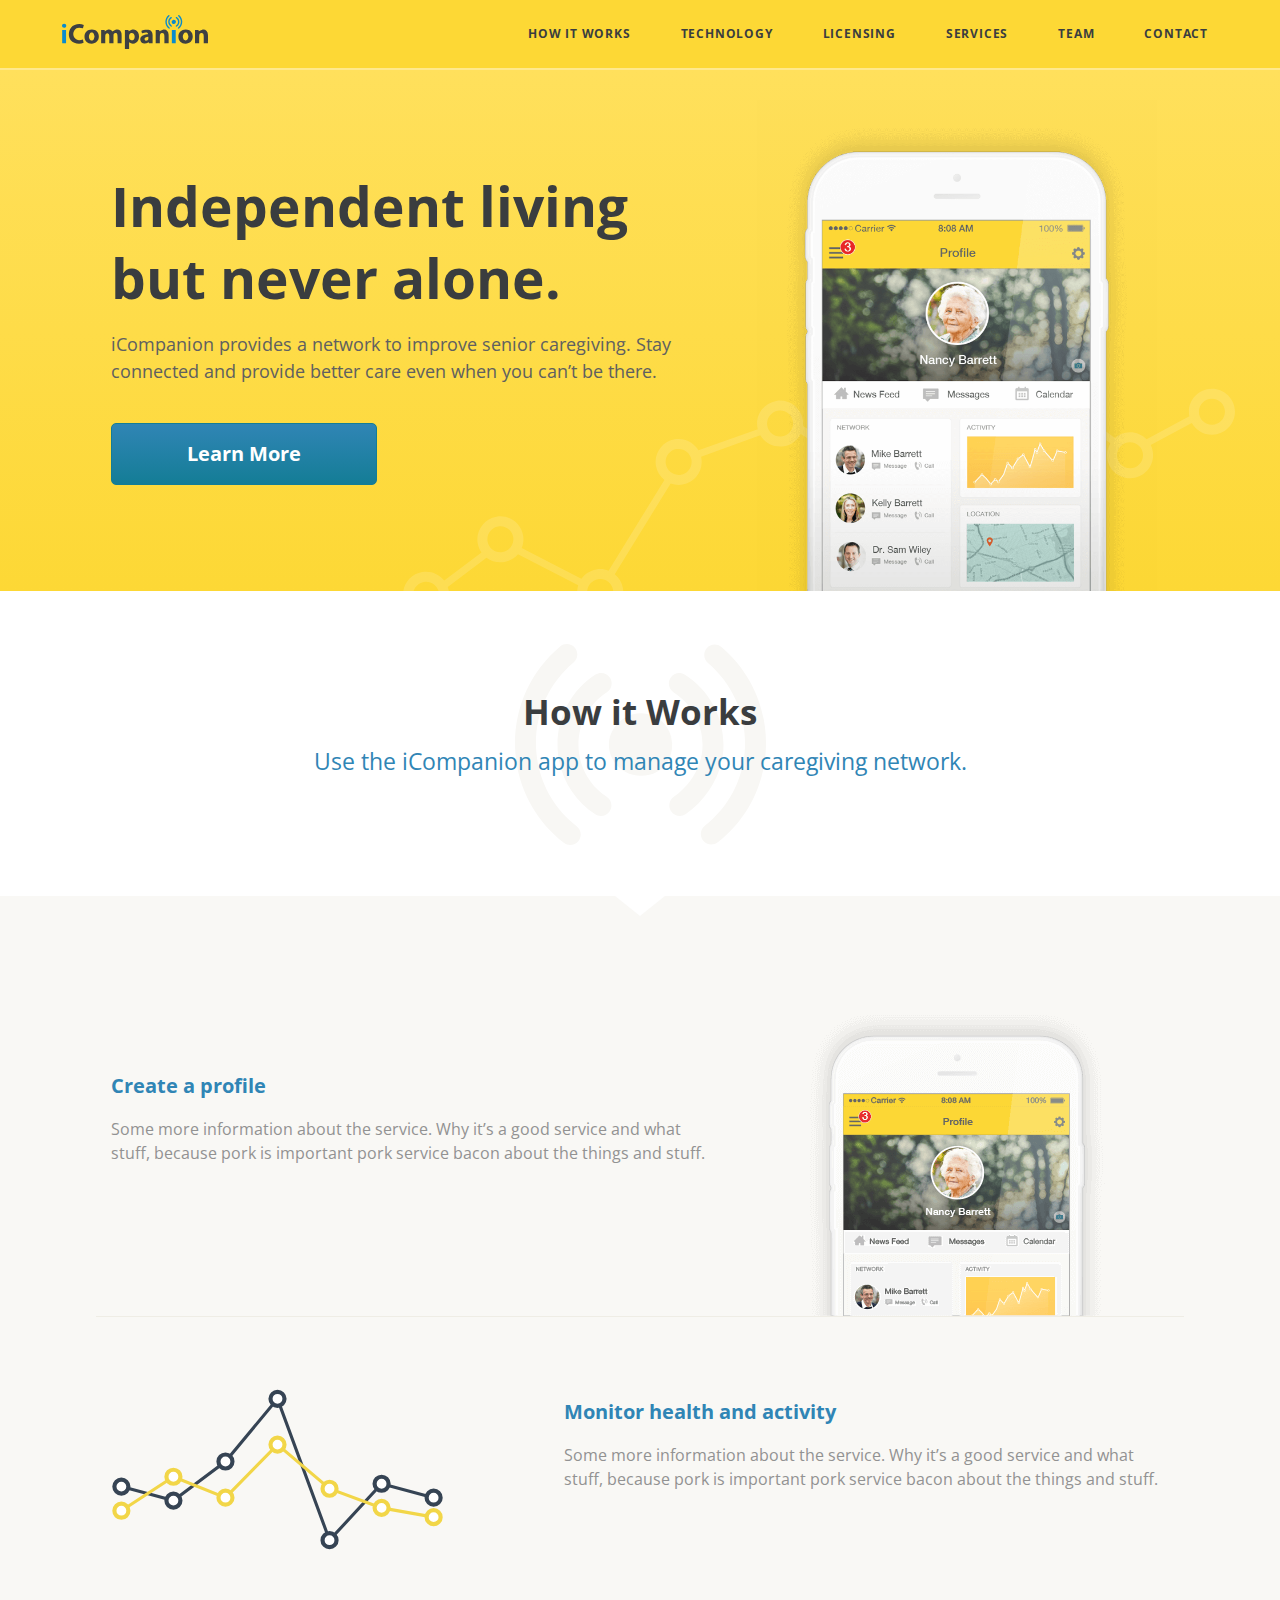
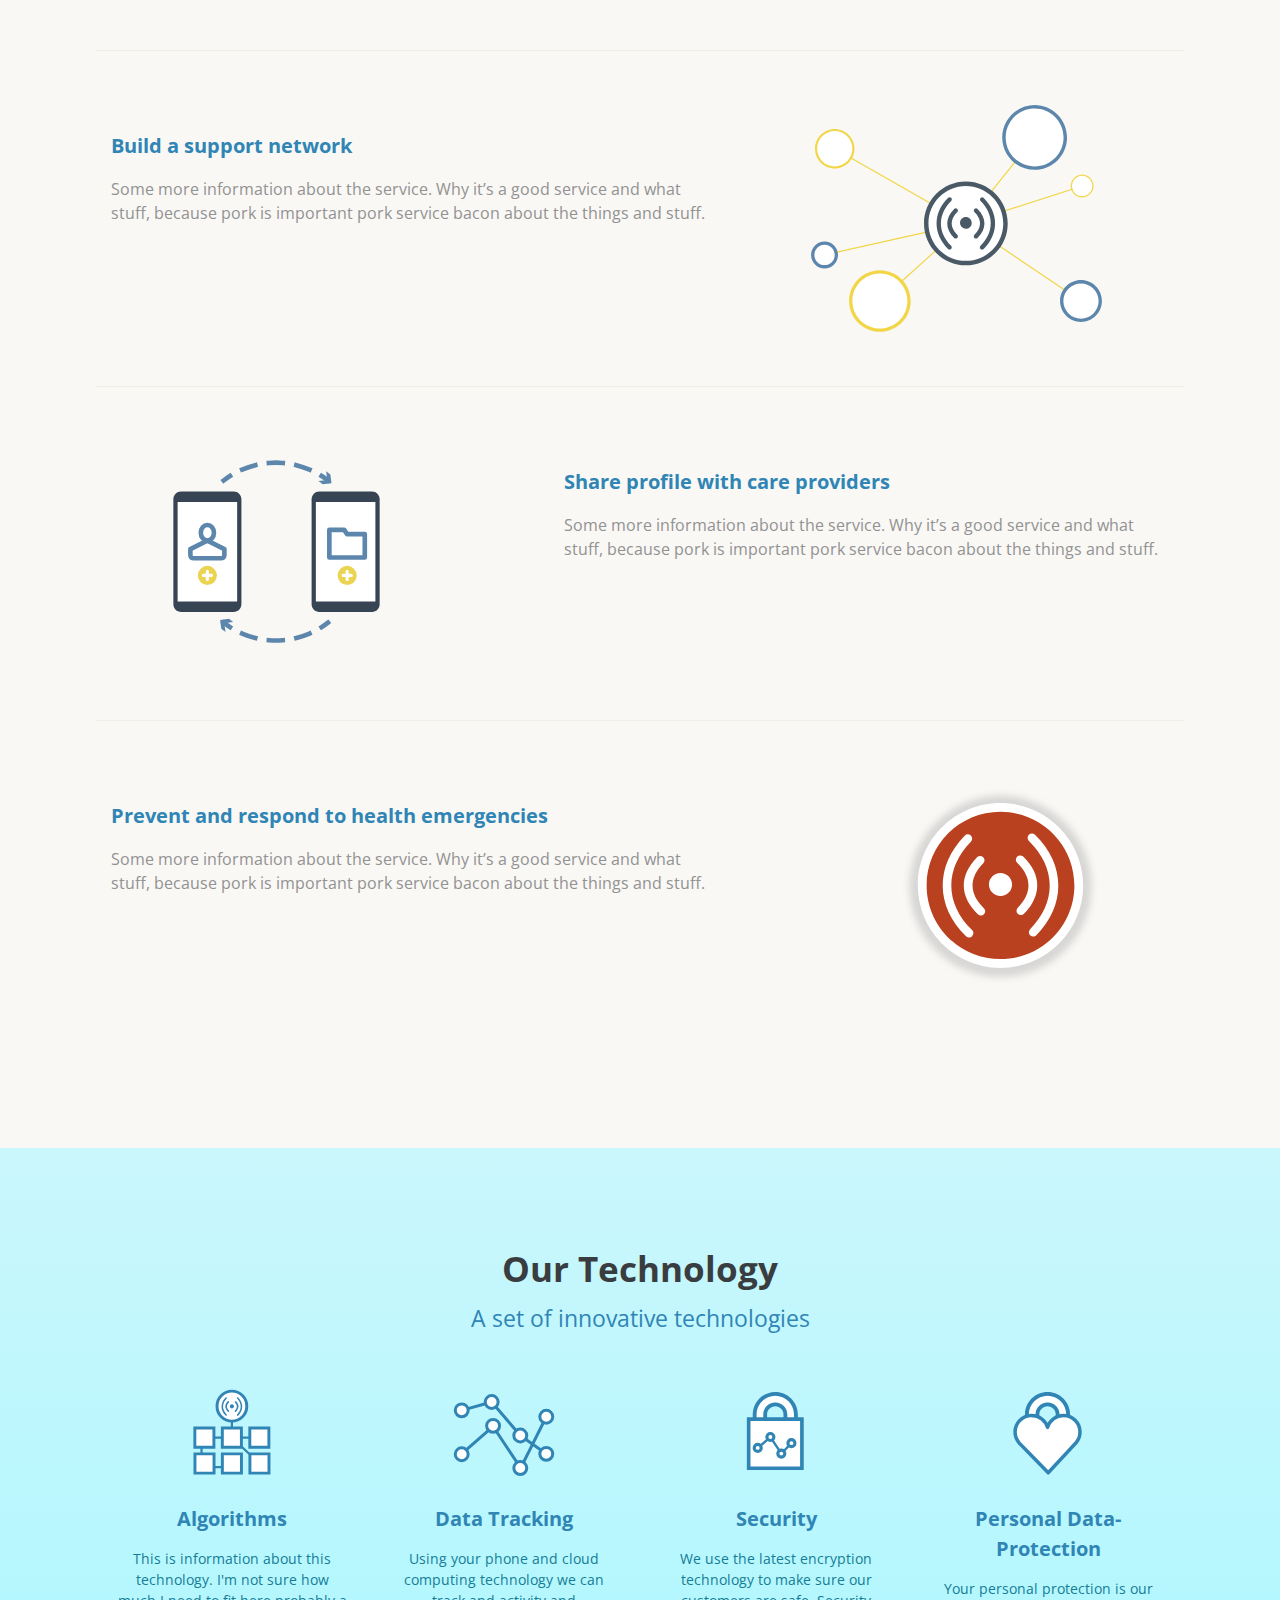
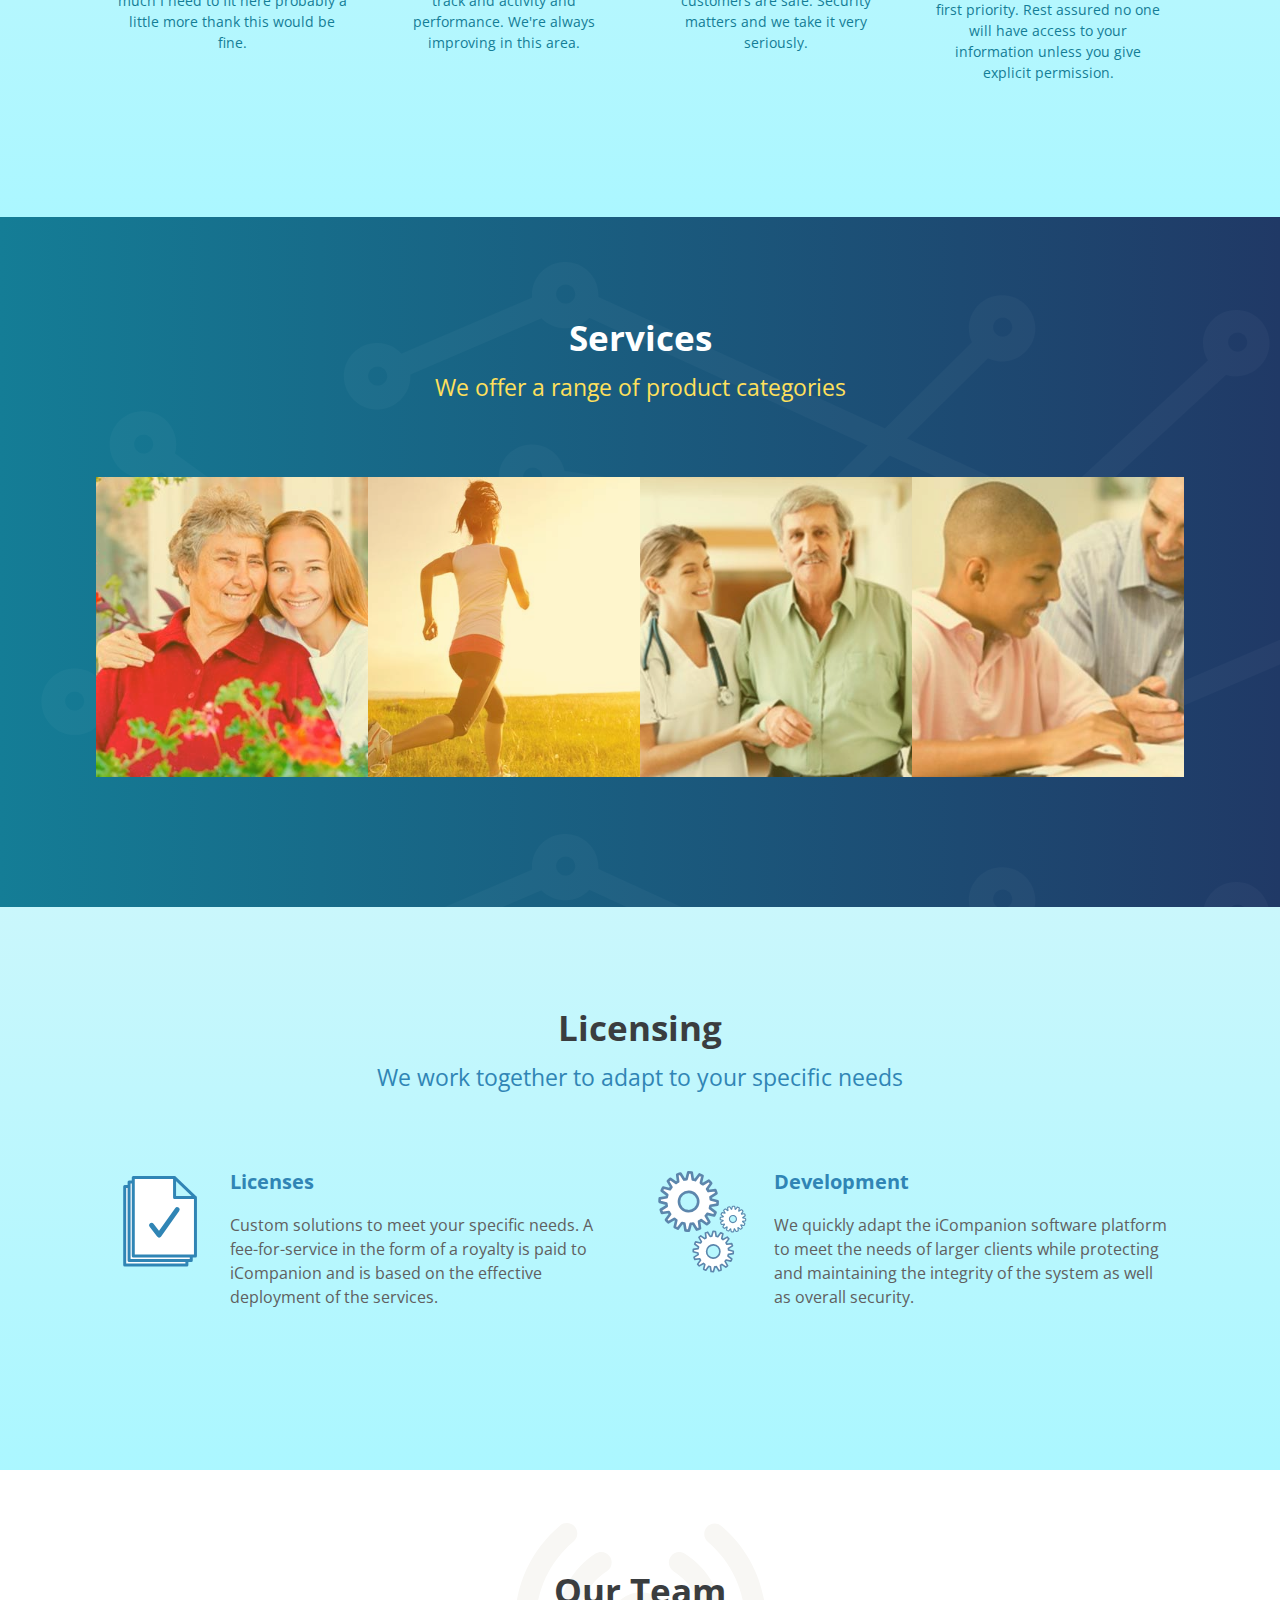
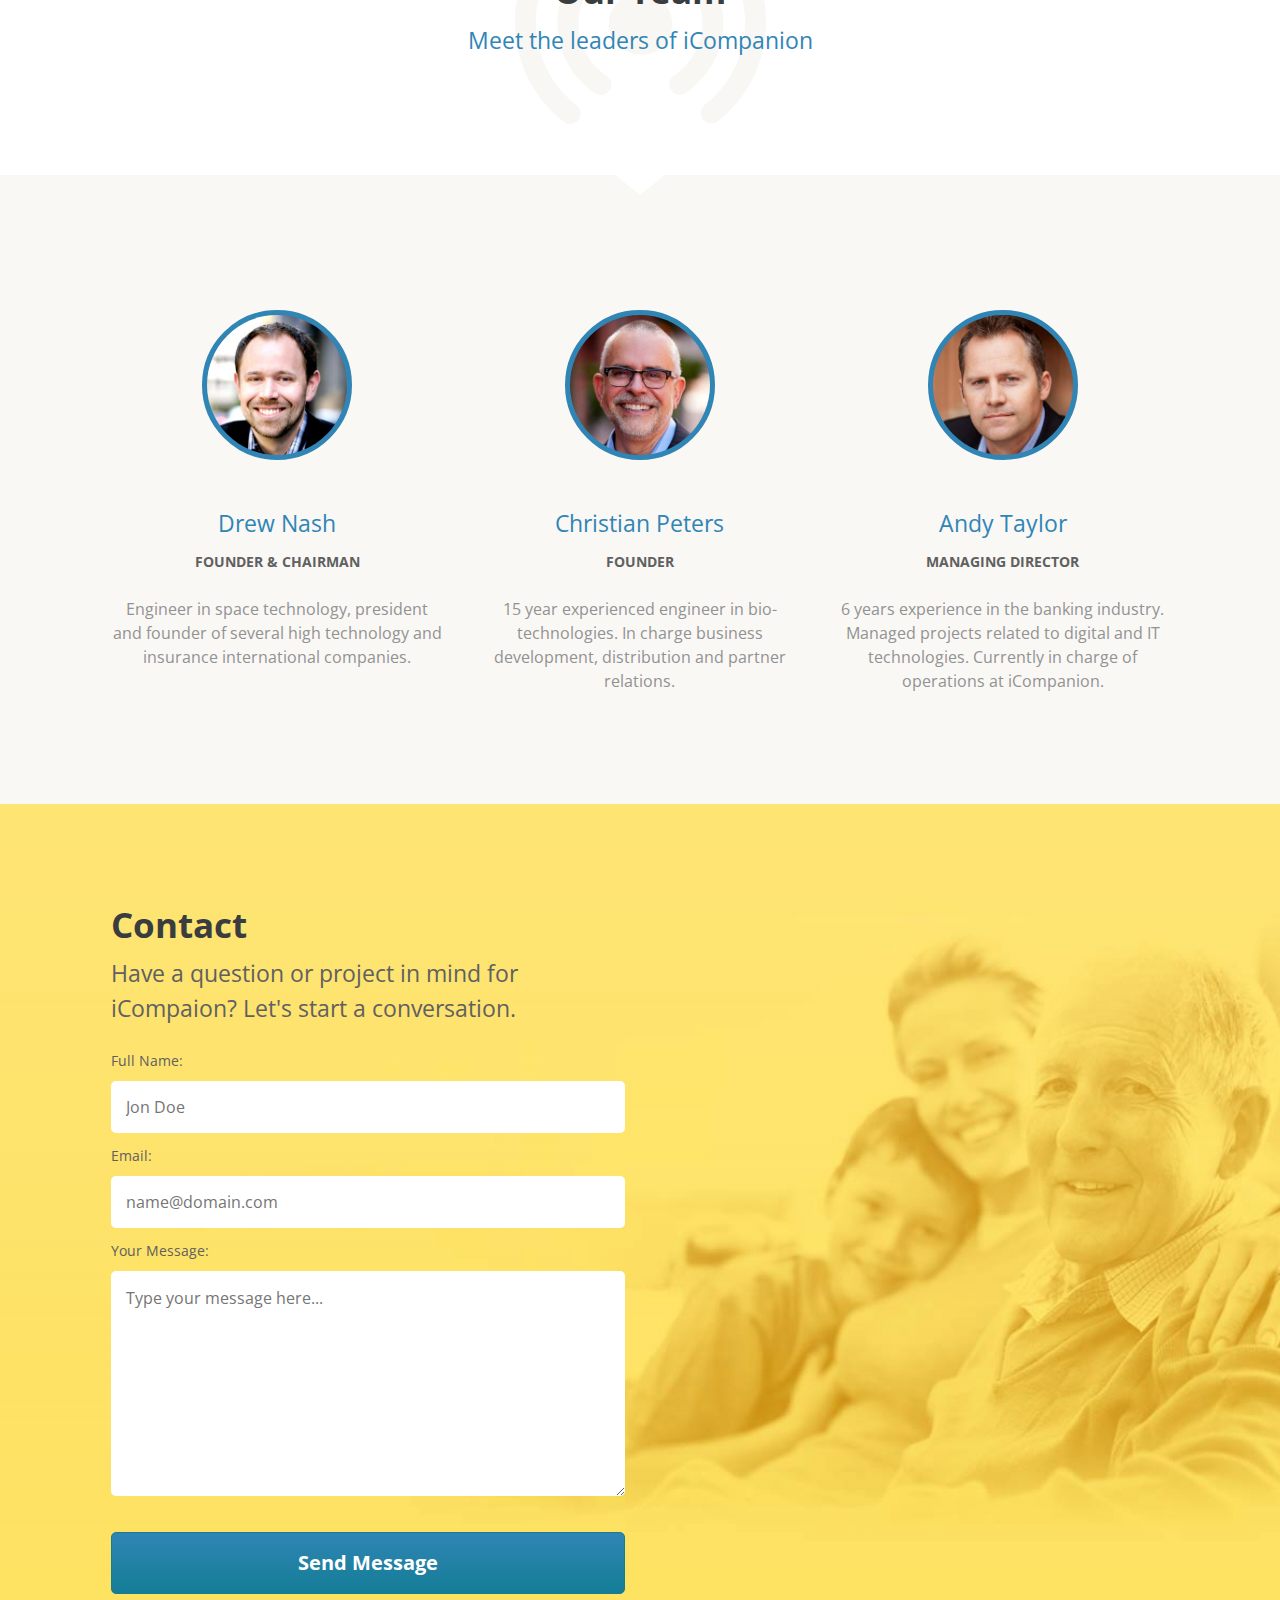
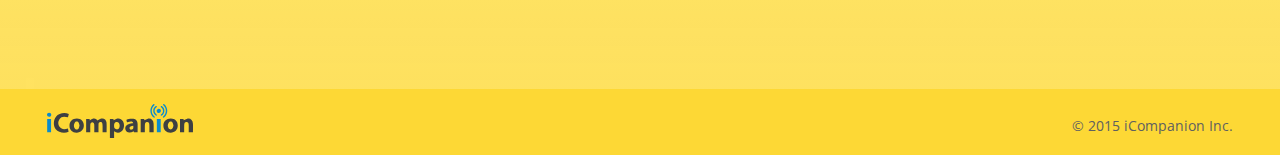
==== commit 532915f1: "Fix from input closure /" ====
--- a/index.html
+++ b/index.html
@@ -259,11 +259,11 @@
                 <p class="section__subHead--dark">Have a question or project in mind for iCompaion? Let's start a conversation.</p>
                 <fieldset>
                   <label>Full Name:</label>
-                  <input placeholder="Jon Doe" type="text" tabindex="1">
+                  <input placeholder="Jon Doe" type="text" tabindex="1" />
                 </fieldset>
                 <fieldset>
                   <label>Email:</label>
-                  <input placeholder="name@domain.com" type="email" tabindex="2">
+                  <input placeholder="name@domain.com" type="email" tabindex="2" />
                 </fieldset>
                 <fieldset>
                   <label>Your Message:</label>
--- a/css/main.css
+++ b/css/main.css
@@ -1254,22 +1254,22 @@
 
 .hero {
   background-color: red;
-  background: url("/img/linegraph.svg") no-repeat 95% 90%, -webkit-linear-gradient(#FFE05C, #FDD835);
-  background: url("/img/linegraph.svg") no-repeat 95% 90%, linear-gradient(#FFE05C, #FDD835);
+  background: url("../img/linegraph.svg") no-repeat 95% 90%, -webkit-linear-gradient(#FFE05C, #FDD835);
+  background: url("../img/linegraph.svg") no-repeat 95% 90%, linear-gradient(#FFE05C, #FDD835);
   position: relative;
   background-size: 120% auto, contain; }
   @media (min-width: 992px) {
     .hero {
-      background: url("/img/linegraph.svg") no-repeat 95% 90%, -webkit-linear-gradient(#FFE05C, #FDD835);
-      background: url("/img/linegraph.svg") no-repeat 95% 90%, linear-gradient(#FFE05C, #FDD835);
+      background: url("../img/linegraph.svg") no-repeat 95% 90%, -webkit-linear-gradient(#FFE05C, #FDD835);
+      background: url("../img/linegraph.svg") no-repeat 95% 90%, linear-gradient(#FFE05C, #FDD835);
       background-size: 80% auto, contain; } }
   @media (min-width: 1200px) {
     .hero {
-      background: url("/img/linegraph.svg") no-repeat 90% 110%, -webkit-linear-gradient(#FFE05C, #FDD835);
-      background: url("/img/linegraph.svg") no-repeat 90% 110%, linear-gradient(#FFE05C, #FDD835);
+      background: url("../img/linegraph.svg") no-repeat 90% 110%, -webkit-linear-gradient(#FFE05C, #FDD835);
+      background: url("../img/linegraph.svg") no-repeat 90% 110%, linear-gradient(#FFE05C, #FDD835);
       background-size: 65% auto, contain; } }
   .hero p {
-    font-size: 19px; }
+    font-size: 18px; }
 
 .hero__intro {
   text-align: center;
